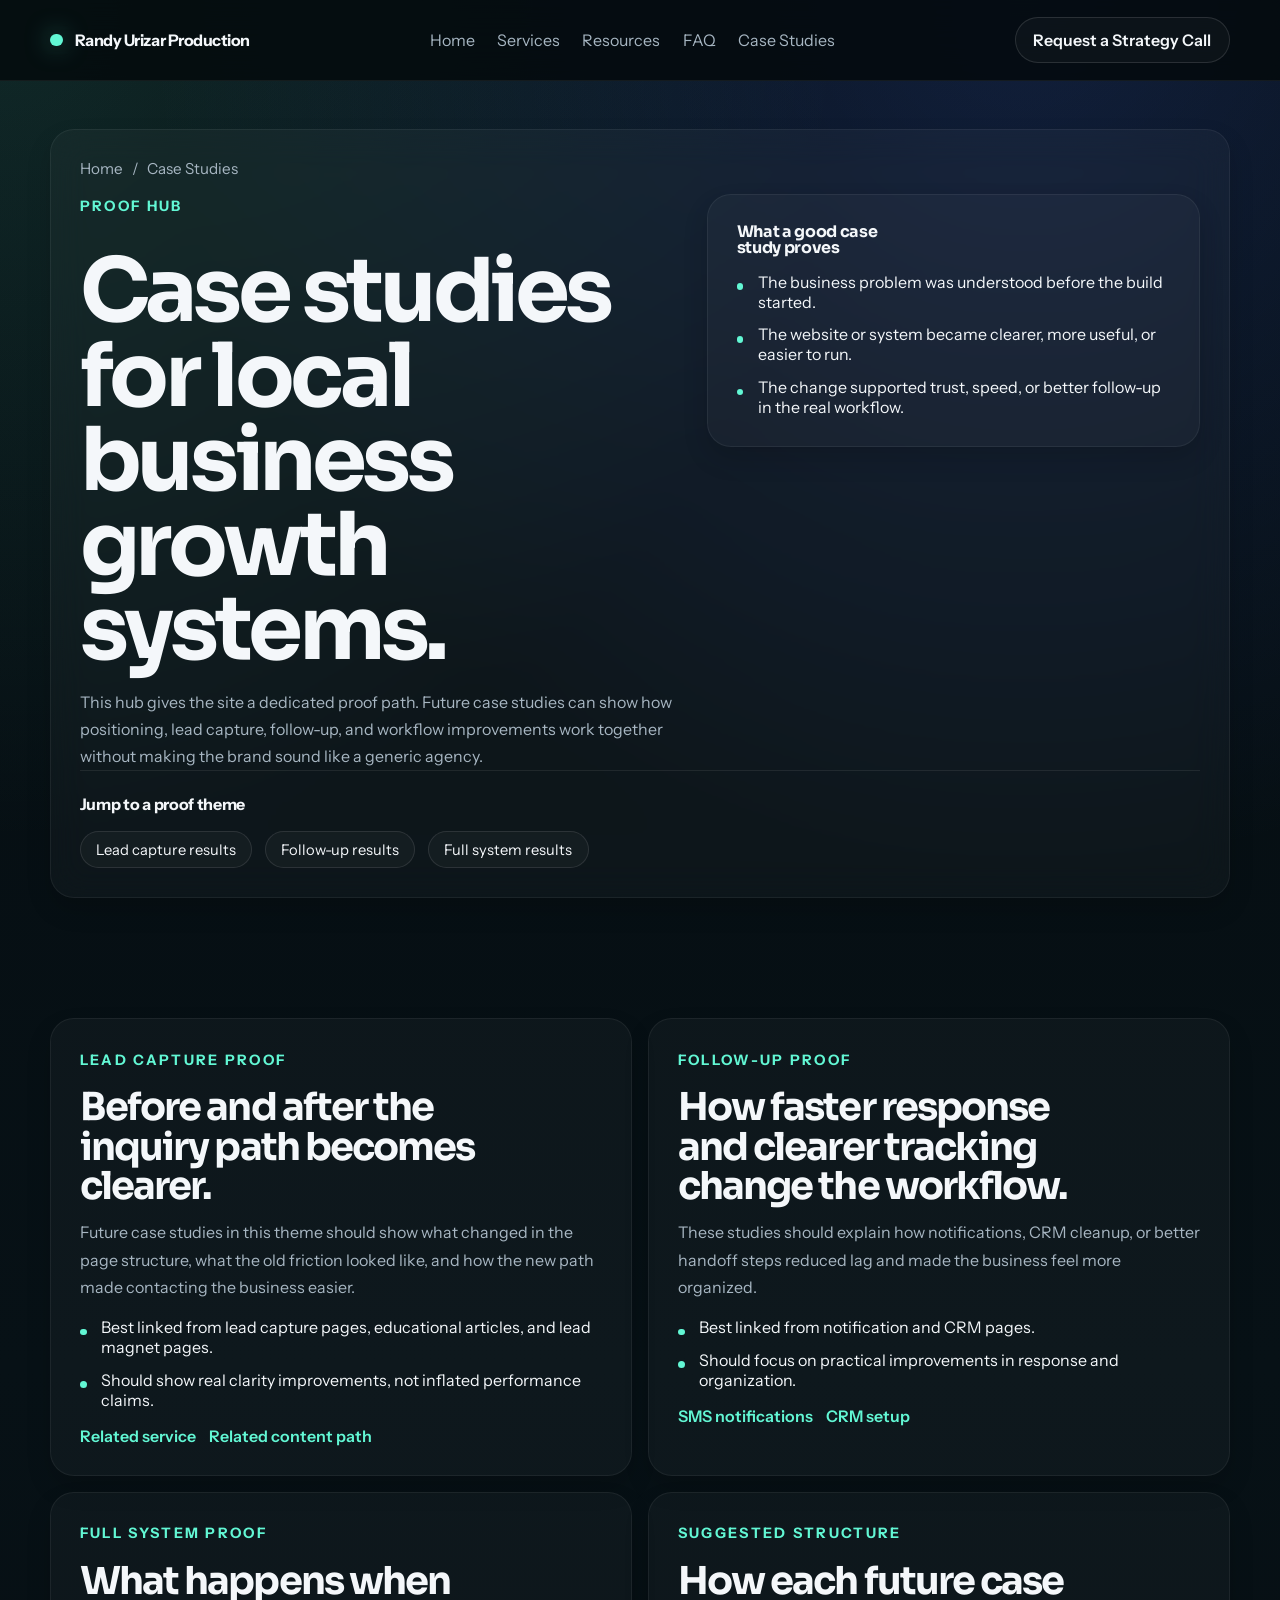
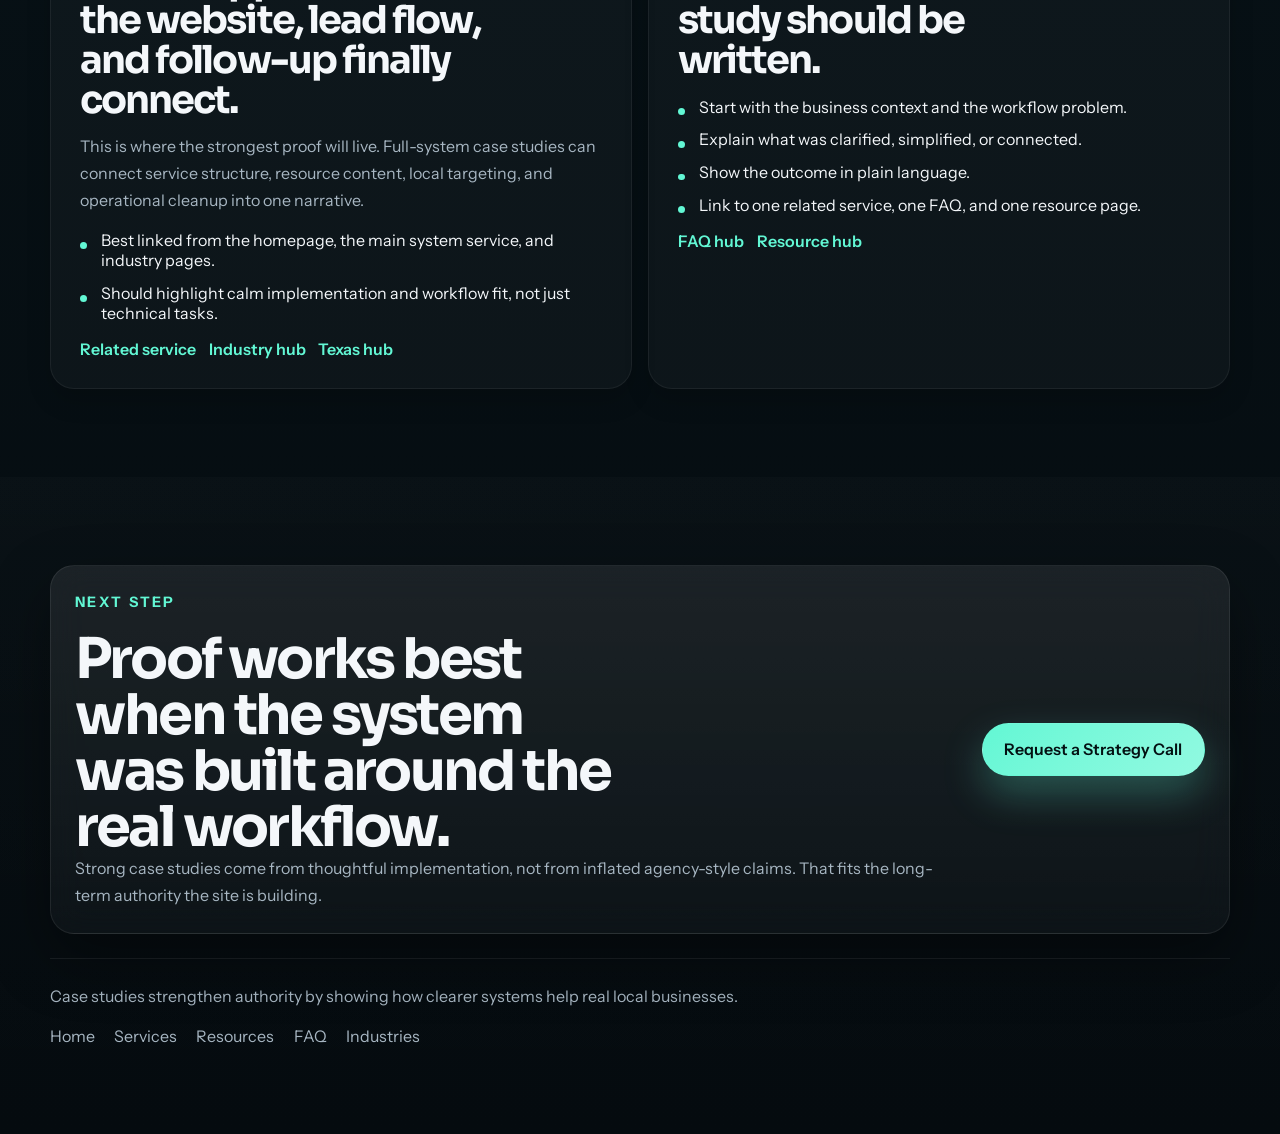
==== case-studies/index.html @ 8065473b "Initial static site baseline" ====
<!DOCTYPE html>
<html lang="en">
  <head>
    <meta charset="UTF-8" />
    <meta name="viewport" content="width=device-width, initial-scale=1.0" />
    <title>Case Studies for Local Business Growth Systems | Randy Urizar Production</title>
    <meta
      name="description"
      content="See the future case study structure for local business growth systems, including proof around lead capture, follow-up, positioning clarity, and full-system improvements."
    />
    <meta name="robots" content="index, follow, max-image-preview:large" />
    <link rel="canonical" href="https://randyurizar.com/case-studies/" />
    <meta name="theme-color" content="#071116" />
    <meta
      property="og:title"
      content="Case Studies for Local Business Growth Systems | Randy Urizar Production"
    />
    <meta
      property="og:description"
      content="See the future case study structure for local business growth systems, including proof around lead capture, follow-up, positioning clarity, and full-system improvements."
    />
    <meta property="og:url" content="https://randyurizar.com/case-studies/" />
    <meta property="og:site_name" content="Randy Urizar Production" />
    <meta property="og:type" content="website" />
    <meta property="og:locale" content="en_US" />
    <meta property="og:image" content="https://randyurizar.com/assets/images/og/randy-urizar-production-home.png" />
    <meta property="og:image:type" content="image/png" />
    <meta
      property="og:image:alt"
      content="Randy Urizar Production social preview for local business growth system case studies"
    />
    <meta property="og:image:width" content="1200" />
    <meta property="og:image:height" content="630" />
    <meta name="twitter:card" content="summary_large_image" />
    <meta
      name="twitter:title"
      content="Case Studies for Local Business Growth Systems | Randy Urizar Production"
    />
    <meta
      name="twitter:description"
      content="See the future case study structure for local business growth systems, including proof around lead capture, follow-up, positioning clarity, and full-system improvements."
    />
    <meta name="twitter:image" content="https://randyurizar.com/assets/images/og/randy-urizar-production-home.png" />
    <link rel="icon" href="/assets/icons/favicon.svg" type="image/svg+xml" />
    <link rel="shortcut icon" href="/assets/icons/favicon.svg" />
    <link rel="preconnect" href="https://fonts.googleapis.com" />
    <link rel="preconnect" href="https://fonts.gstatic.com" crossorigin />
    <link
      href="https://fonts.googleapis.com/css2?family=Instrument+Sans:wght@400;500;600;700&family=Sora:wght@500;600;700;800&display=swap"
      rel="stylesheet"
    />
    <link rel="stylesheet" href="/styles.css" />
  </head>
  <body class="secondary-page" id="pageTop">
    <a class="skip-link" href="#mainContent">Skip to main content</a>
    <div class="page-shell">
      <header class="site-header is-scrolled">
        <div class="container nav-wrap">
          <a class="brand-mark" href="/" aria-label="Go to homepage">
            <span class="brand-dot"></span>
            <span>Randy Urizar Production</span>
          </a>

          <nav class="nav-links" aria-label="Primary navigation">
            <a href="/">Home</a>
            <a href="/services/">Services</a>
            <a href="/resources/">Resources</a>
            <a href="/faq/">FAQ</a>
            <a href="/case-studies/">Case Studies</a>
          </nav>

          <a class="button button-small" href="/#contact">Request a Strategy Call</a>
        </div>
      </header>

      <main id="mainContent" tabindex="-1">
        <section class="content-page-hero">
          <div class="container">
            <div class="content-page-intro glass-card">
              <div class="page-breadcrumbs" aria-label="Breadcrumb">
                <a href="/">Home</a>
                <span>/</span>
                <span>Case Studies</span>
              </div>

              <div class="content-page-header">
                <div class="content-page-copy">
                  <p class="eyebrow">Proof hub</p>
                  <h1>Case studies for local business growth systems.</h1>
                  <p class="page-summary">
                    This hub gives the site a dedicated proof path. Future case studies can show how positioning, lead capture, follow-up, and workflow improvements work together without making the brand sound like a generic agency.
                  </p>
                </div>

                <aside class="note-card">
                  <h2 class="anchor-nav-title">What a good case study proves</h2>
                  <ul class="summary-list">
                    <li>The business problem was understood before the build started.</li>
                    <li>The website or system became clearer, more useful, or easier to run.</li>
                    <li>The change supported trust, speed, or better follow-up in the real workflow.</li>
                  </ul>
                </aside>
              </div>

              <nav class="anchor-nav" aria-labelledby="caseStudyJumpTitle">
                <p class="anchor-nav-title" id="caseStudyJumpTitle">Jump to a proof theme</p>
                <ul class="anchor-nav-list">
                  <li><a class="context-link-chip" href="#lead-capture-results">Lead capture results</a></li>
                  <li><a class="context-link-chip" href="#follow-up-results">Follow-up results</a></li>
                  <li><a class="context-link-chip" href="#system-results">Full system results</a></li>
                </ul>
              </nav>
            </div>
          </div>
        </section>

        <section class="section">
          <div class="container">
            <div class="hub-grid">
              <article class="path-card" id="lead-capture-results">
                <p class="mini-label">Lead capture proof</p>
                <h2>Before and after the inquiry path becomes clearer.</h2>
                <p>
                  Future case studies in this theme should show what changed in the page structure, what the old friction looked like, and how the new path made contacting the business easier.
                </p>
                <ul class="path-list">
                  <li>Best linked from lead capture pages, educational articles, and lead magnet pages.</li>
                  <li>Should show real clarity improvements, not inflated performance claims.</li>
                </ul>
                <div class="hub-link-list">
                  <a href="/services/#lead-capture-systems">Related service</a>
                  <a href="/resources/#lead-magnets">Related content path</a>
                </div>
              </article>

              <article class="path-card" id="follow-up-results">
                <p class="mini-label">Follow-up proof</p>
                <h2>How faster response and clearer tracking change the workflow.</h2>
                <p>
                  These studies should explain how notifications, CRM cleanup, or better handoff steps reduced lag and made the business feel more organized.
                </p>
                <ul class="path-list">
                  <li>Best linked from notification and CRM pages.</li>
                  <li>Should focus on practical improvements in response and organization.</li>
                </ul>
                <div class="hub-link-list">
                  <a href="/services/#sms-notification-systems">SMS notifications</a>
                  <a href="/services/#crm-setup">CRM setup</a>
                </div>
              </article>

              <article class="path-card" id="system-results">
                <p class="mini-label">Full system proof</p>
                <h2>What happens when the website, lead flow, and follow-up finally connect.</h2>
                <p>
                  This is where the strongest proof will live. Full-system case studies can connect service structure, resource content, local targeting, and operational cleanup into one narrative.
                </p>
                <ul class="path-list">
                  <li>Best linked from the homepage, the main system service, and industry pages.</li>
                  <li>Should highlight calm implementation and workflow fit, not just technical tasks.</li>
                </ul>
                <div class="hub-link-list">
                  <a href="/services/#tailor-made-business-systems">Related service</a>
                  <a href="/industries/">Industry hub</a>
                  <a href="/texas/">Texas hub</a>
                </div>
              </article>

              <article class="path-card">
                <p class="mini-label">Suggested structure</p>
                <h2>How each future case study should be written.</h2>
                <ul class="path-list">
                  <li>Start with the business context and the workflow problem.</li>
                  <li>Explain what was clarified, simplified, or connected.</li>
                  <li>Show the outcome in plain language.</li>
                  <li>Link to one related service, one FAQ, and one resource page.</li>
                </ul>
                <div class="hub-link-list">
                  <a href="/faq/">FAQ hub</a>
                  <a href="/resources/">Resource hub</a>
                </div>
              </article>
            </div>
          </div>
        </section>

        <section class="section section-soft">
          <div class="container">
            <div class="page-cta-band glass-card">
              <div>
                <p class="eyebrow">Next step</p>
                <h2>Proof works best when the system was built around the real workflow.</h2>
                <p>
                  Strong case studies come from thoughtful implementation, not from inflated agency-style claims. That fits the long-term authority the site is building.
                </p>
              </div>
              <a class="button button-primary" href="/#contact">Request a Strategy Call</a>
            </div>

            <div class="simple-footer">
              <p class="simple-footer-copy">Case studies strengthen authority by showing how clearer systems help real local businesses.</p>
              <nav class="simple-footer-nav" aria-label="Secondary navigation">
                <a href="/">Home</a>
                <a href="/services/">Services</a>
                <a href="/resources/">Resources</a>
                <a href="/faq/">FAQ</a>
                <a href="/industries/">Industries</a>
              </nav>
            </div>
          </div>
        </section>
      </main>
    </div>
  </body>
</html>
---- styles.css ----
:root {
  --bg: #071116;
  --bg-soft: #0d1a21;
  --surface: rgba(9, 19, 25, 0.76);
  --surface-strong: rgba(10, 20, 26, 0.92);
  --surface-border: rgba(255, 255, 255, 0.08);
  --text: #f4f7fa;
  --muted: #a7b6c2;
  --accent: #62f7d4;
  --accent-strong: #22d3b6;
  --shadow: 0 24px 60px rgba(0, 0, 0, 0.38);
  --radius: 24px;
  --radius-sm: 16px;
  --max-width: 1180px;
  --transition: 0.35s ease;
}

*,
*::before,
*::after {
  box-sizing: border-box;
}

html {
  scroll-behavior: smooth;
  text-size-adjust: 100%;
}

body {
  margin: 0;
  font-family: "Instrument Sans", sans-serif;
  color: var(--text);
  background:
    radial-gradient(circle at top left, rgba(98, 247, 212, 0.12), transparent 28%),
    radial-gradient(circle at 80% 0%, rgba(72, 117, 255, 0.18), transparent 30%),
    linear-gradient(180deg, #050c10 0%, #071116 50%, #050b0f 100%);
  min-height: 100vh;
}

img {
  display: block;
  max-width: 100%;
  height: auto;
}

a {
  color: inherit;
  text-decoration: none;
}

a,
button,
input,
textarea,
summary {
  -webkit-tap-highlight-color: transparent;
}

button,
input,
textarea {
  font: inherit;
}

.page-shell {
  overflow: clip;
}

.page-shell > * {
  min-width: 0;
}

.container {
  width: min(calc(100% - 2rem), var(--max-width));
  margin: 0 auto;
}

.skip-link {
  position: absolute;
  top: 1rem;
  left: 1rem;
  z-index: 40;
  padding: 0.9rem 1.1rem;
  border-radius: 999px;
  background: #ffffff;
  color: #031012;
  font-weight: 700;
  transform: translateY(-140%);
  transition: transform 0.2s ease;
}

.skip-link:focus {
  transform: translateY(0);
}

.section {
  padding: 5.5rem 0;
  scroll-margin-top: 5.75rem;
}

.section-soft {
  background: linear-gradient(180deg, rgba(255, 255, 255, 0.015), rgba(255, 255, 255, 0));
}

.glass-card {
  background: linear-gradient(180deg, rgba(255, 255, 255, 0.08), rgba(255, 255, 255, 0.03));
  backdrop-filter: blur(18px);
  border: 1px solid var(--surface-border);
  box-shadow: var(--shadow);
}

.site-header {
  position: sticky;
  top: 0;
  z-index: 20;
  transition:
    transform 0.45s ease,
    background-color 0.35s ease,
    border-color 0.35s ease;
  border-bottom: 1px solid transparent;
}

.site-header.is-scrolled {
  background: rgba(4, 10, 13, 0.8);
  backdrop-filter: blur(18px);
  border-color: rgba(255, 255, 255, 0.06);
}

.site-header.is-hidden {
  transform: translateY(-100%);
}

.nav-wrap {
  display: flex;
  align-items: center;
  justify-content: space-between;
  gap: 1rem;
  min-height: 5rem;
}

.brand-mark {
  display: inline-flex;
  align-items: center;
  gap: 0.75rem;
  font-weight: 700;
  letter-spacing: -0.03em;
}

.brand-dot {
  width: 0.8rem;
  height: 0.8rem;
  border-radius: 999px;
  background: var(--accent);
  box-shadow: 0 0 24px color-mix(in srgb, var(--accent) 55%, transparent);
}

.nav-links {
  display: none;
  align-items: center;
  gap: 1.4rem;
  color: var(--muted);
}

.nav-links a {
  transition: color var(--transition);
}

.nav-links a:hover,
.nav-links a:focus-visible {
  color: var(--text);
}

.button {
  display: inline-flex;
  align-items: center;
  justify-content: center;
  gap: 0.5rem;
  min-height: 3.35rem;
  padding: 0 1.35rem;
  border-radius: 999px;
  border: 1px solid transparent;
  font-weight: 600;
  transition:
    transform 0.35s ease,
    box-shadow 0.35s ease,
    border-color 0.35s ease,
    background-color 0.35s ease;
}

.button:hover,
.button:focus-visible {
  transform: translateY(-2px) scale(1.02);
}

.button-primary {
  color: #031012;
  background: linear-gradient(135deg, var(--accent), color-mix(in srgb, var(--accent) 70%, white));
  box-shadow: 0 18px 40px color-mix(in srgb, var(--accent) 28%, transparent);
}

.button-secondary,
.button-small {
  border-color: rgba(255, 255, 255, 0.12);
  background: rgba(255, 255, 255, 0.03);
  color: var(--text);
}

.button-full {
  width: 100%;
}

.button-small {
  min-height: 2.85rem;
  padding: 0 1.1rem;
}

.hero-section {
  position: relative;
  padding: 4.5rem 0 4rem;
}

.hero-backdrop {
  position: absolute;
  inset: 0;
  background:
    radial-gradient(circle at 18% 20%, color-mix(in srgb, var(--accent) 25%, transparent), transparent 28%),
    radial-gradient(circle at 82% 18%, rgba(80, 103, 255, 0.2), transparent 24%);
  opacity: 0.9;
  animation: drift 14s ease-in-out infinite alternate;
  pointer-events: none;
}

@keyframes drift {
  from {
    transform: translate3d(0, 0, 0) scale(1);
  }

  to {
    transform: translate3d(0, -1.5%, 0) scale(1.03);
  }
}

.hero-grid,
.preview-grid,
.contact-grid,
.services-intro-grid {
  display: grid;
  gap: 1.5rem;
}

.hero-grid {
  position: relative;
  z-index: 1;
}

.hero-copy,
.preview-copy,
.contact-copy {
  align-self: center;
}

.eyebrow,
.mini-label {
  margin: 0 0 1rem;
  color: var(--accent);
  font-size: 0.9rem;
  font-weight: 700;
  letter-spacing: 0.16em;
  text-transform: uppercase;
}

h1,
h2,
h3 {
  margin: 0;
  font-family: "Sora", sans-serif;
  letter-spacing: -0.05em;
}

h1 {
  font-size: clamp(2.9rem, 8vw, 5.5rem);
  line-height: 0.96;
  max-width: 11ch;
}

h2 {
  font-size: clamp(2rem, 5vw, 3.5rem);
  line-height: 1;
  max-width: 13ch;
}

h3 {
  font-size: 1.2rem;
  line-height: 1.2;
}

p {
  margin: 0;
  color: var(--muted);
  line-height: 1.7;
}

.hero-subheadline,
.section-header p + h2 + p,
.preview-copy p:not(.eyebrow),
.contact-copy p:not(.eyebrow),
.cta-band p:not(.eyebrow) {
  max-width: 58ch;
}

.hero-actions {
  display: flex;
  flex-direction: column;
  gap: 0.85rem;
  margin-top: 2rem;
}

.context-link-row {
  display: flex;
  flex-wrap: wrap;
  gap: 0.8rem;
  margin-top: 1.25rem;
}

.context-link-chip {
  display: inline-flex;
  align-items: center;
  justify-content: center;
  min-height: 2.3rem;
  padding: 0 0.95rem;
  border-radius: 999px;
  border: 1px solid rgba(255, 255, 255, 0.1);
  background: rgba(255, 255, 255, 0.03);
  color: var(--text);
  font-size: 0.92rem;
  transition:
    transform var(--transition),
    border-color var(--transition),
    background-color var(--transition),
    color var(--transition);
}

.context-link-chip:hover,
.context-link-chip:focus-visible {
  transform: translateY(-2px);
  border-color: rgba(255, 255, 255, 0.16);
  background: rgba(255, 255, 255, 0.06);
  color: var(--accent);
}

.hero-points {
  display: grid;
  gap: 0.9rem;
  margin-top: 2rem;
  padding: 0;
  list-style: none;
}

.hero-point,
.trust-item {
  display: inline-flex;
  align-items: center;
  gap: 0.75rem;
  color: var(--text);
}

.hero-point::before,
.trust-item::before {
  content: "";
  width: 0.55rem;
  height: 0.55rem;
  border-radius: 999px;
  background: var(--accent);
  flex-shrink: 0;
}

.hero-card,
.services-summary,
.preview-card,
.cta-band,
.contact-form,
.contact-methods,
.fit-panel {
  border-radius: var(--radius);
}

.hero-card,
.services-summary,
.preview-card,
.contact-form,
.fit-panel {
  padding: 1.4rem;
}

.panel-status,
.preview-card-top {
  display: flex;
  align-items: center;
  justify-content: space-between;
  gap: 1rem;
}

.status-pill,
.preview-chip {
  display: inline-flex;
  align-items: center;
  justify-content: center;
  padding: 0.45rem 0.8rem;
  border-radius: 999px;
  background: rgba(255, 255, 255, 0.06);
  border: 1px solid rgba(255, 255, 255, 0.08);
  color: var(--text);
  font-size: 0.85rem;
}

.status-copy {
  font-size: 0.95rem;
  color: var(--muted);
}

.workflow-list,
.services-summary-list,
.preview-metrics,
.services-grid,
.steps-grid,
.positioning-grid,
.testimonials-grid {
  display: grid;
  gap: 1rem;
}

.workflow-list {
  margin-top: 1.35rem;
  padding: 0;
  list-style: none;
}

.workflow-item,
.services-summary-item,
.service-card,
.step-card,
.metric-card,
.testimonial-card {
  padding: 1.15rem;
  border-radius: var(--radius-sm);
  background: rgba(255, 255, 255, 0.03);
  border: 1px solid rgba(255, 255, 255, 0.06);
  transition:
    transform var(--transition),
    box-shadow var(--transition),
    border-color var(--transition);
}

.workflow-item,
.step-card {
  display: grid;
  grid-template-columns: auto 1fr;
  gap: 1rem;
  align-items: start;
}

.workflow-item,
.step-card,
.metric-card,
.testimonial-card,
.services-summary-item,
.service-card,
.positioning-card {
  box-shadow: 0 12px 24px rgba(0, 0, 0, 0.16);
}

.services-summary-item:hover,
.services-summary-item:focus-within,
.service-card:hover,
.service-card:focus-within,
.step-card:hover,
.step-card:focus-within,
.metric-card:hover,
.testimonial-card:hover,
.positioning-card:hover,
.positioning-card:focus-within {
  transform: translateY(-4px);
  box-shadow: 0 24px 50px rgba(0, 0, 0, 0.26);
  border-color: rgba(255, 255, 255, 0.12);
}

.workflow-step,
.step-number {
  display: inline-flex;
  align-items: center;
  justify-content: center;
  width: 2.6rem;
  height: 2.6rem;
  border-radius: 999px;
  background: color-mix(in srgb, var(--accent) 24%, rgba(255, 255, 255, 0.02));
  color: var(--text);
  font-size: 0.9rem;
  font-weight: 700;
}

.trust-strip {
  padding: 1.2rem 0;
  border-top: 1px solid rgba(255, 255, 255, 0.05);
  border-bottom: 1px solid rgba(255, 255, 255, 0.05);
  background: rgba(255, 255, 255, 0.02);
}

.trust-grid {
  display: grid;
  gap: 1rem;
}

.trust-heading {
  color: var(--text);
  font-weight: 600;
}

.trust-items {
  display: flex;
  flex-wrap: wrap;
  gap: 0.9rem 1.5rem;
  padding: 0;
  margin: 0;
  list-style: none;
}

.section-header {
  display: grid;
  gap: 0.9rem;
  margin-bottom: 2rem;
}

.section-header p:not(.eyebrow) {
  max-width: 60ch;
}

.services-summary {
  align-self: start;
}

.services-summary-list,
.solution-list,
.service-points {
  padding: 0;
  margin: 1.3rem 0 0;
  list-style: none;
}

.services-summary-item h3,
.service-card h3 {
  color: var(--text);
}

.architecture-grid {
  display: grid;
  gap: 1rem;
}

.architecture-card {
  padding: 1.35rem;
  border-radius: var(--radius);
  background: rgba(255, 255, 255, 0.03);
  border: 1px solid rgba(255, 255, 255, 0.06);
  box-shadow: 0 12px 24px rgba(0, 0, 0, 0.16);
  transition:
    transform var(--transition),
    box-shadow var(--transition),
    border-color var(--transition);
}

.architecture-card:hover,
.architecture-card:focus-within {
  transform: translateY(-4px);
  box-shadow: 0 24px 50px rgba(0, 0, 0, 0.26);
  border-color: rgba(255, 255, 255, 0.12);
}

.architecture-card h3 {
  margin-bottom: 0.6rem;
}

.architecture-links {
  margin-top: 1rem;
}

.services-summary-item h3 {
  margin-bottom: 0.35rem;
}

.service-card {
  display: grid;
  align-content: start;
}

.service-card-top {
  display: flex;
  align-items: center;
  justify-content: space-between;
  gap: 1rem;
}

.service-kind,
.service-link {
  font-size: 0.85rem;
}

.service-kind {
  display: inline-flex;
  align-items: center;
  justify-content: center;
  min-height: 2rem;
  padding: 0 0.75rem;
  border-radius: 999px;
  background: rgba(255, 255, 255, 0.05);
  border: 1px solid rgba(255, 255, 255, 0.08);
  color: var(--text);
}

.service-card h3 a {
  color: inherit;
}

.service-link {
  color: var(--accent);
  font-weight: 600;
  transition: color var(--transition);
}

.service-link:hover,
.service-link:focus-visible,
.service-card h3 a:hover,
.service-card h3 a:focus-visible {
  color: var(--text);
}

.service-problem {
  color: var(--text);
}

.service-problem strong {
  color: var(--accent);
}

.service-points li {
  position: relative;
  padding-left: 1.4rem;
}

.service-related-links {
  display: grid;
  gap: 0.6rem;
  margin-top: 1.2rem;
  padding-top: 1rem;
  border-top: 1px solid rgba(255, 255, 255, 0.08);
}

.service-related-label {
  color: var(--muted);
  font-size: 0.9rem;
  font-weight: 600;
}

.solution-list li {
  position: relative;
  padding-left: 1.4rem;
}

.service-points li::before {
  content: "";
  position: absolute;
  top: 0.7rem;
  left: 0;
  width: 0.45rem;
  height: 0.45rem;
  border-radius: 999px;
  background: var(--accent);
}

.solution-list li::before {
  content: "";
  position: absolute;
  top: 0.7rem;
  left: 0;
  width: 0.45rem;
  height: 0.45rem;
  border-radius: 999px;
  background: var(--accent);
}

.steps-grid {
  grid-template-columns: repeat(1, minmax(0, 1fr));
  padding: 0;
  margin: 0;
  list-style: none;
}

.step-card {
  grid-template-columns: auto 1fr;
}

.fit-panel {
  margin-top: 1.6rem;
  align-self: start;
}

.preview-card h3 {
  margin-top: 1rem;
  font-size: 2rem;
}

.preview-card .mini-label {
  color: var(--preview-accent, var(--accent));
}

.preview-card .preview-chip {
  border-color: color-mix(in srgb, var(--preview-accent, var(--accent)) 35%, rgba(255, 255, 255, 0.08));
  box-shadow: 0 0 20px color-mix(in srgb, var(--preview-accent, var(--accent)) 18%, transparent);
}

.preview-card p {
  margin-top: 0.7rem;
}

.metric-card {
  display: grid;
  gap: 0.35rem;
}

.preview-card .metric-card strong {
  color: var(--preview-accent, var(--accent));
}

.metric-card strong {
  color: var(--text);
}

.positioning-card {
  padding: 1.35rem;
  border-radius: var(--radius-sm);
  background: rgba(255, 255, 255, 0.03);
  border: 1px solid rgba(255, 255, 255, 0.06);
  transition:
    transform var(--transition),
    box-shadow var(--transition),
    border-color var(--transition);
}

.positioning-card h3 {
  margin-bottom: 0.6rem;
}

.testimonial-wrap {
  margin-top: 3rem;
}

.testimonial-card {
  display: grid;
  gap: 1rem;
}

.testimonial-card blockquote {
  margin: 0;
  color: var(--text);
  font-size: 1.05rem;
  line-height: 1.7;
}

.testimonial-meta strong {
  color: var(--text);
  display: block;
}

.faq-grid,
.faq-list {
  display: grid;
  gap: 1rem;
}

.faq-intro p:not(.eyebrow) {
  max-width: 58ch;
}

.faq-item {
  padding: 0;
  border-radius: var(--radius);
  overflow: clip;
}

.faq-question {
  position: relative;
  display: block;
  padding: 1.3rem 3.9rem 1.3rem 1.35rem;
  color: var(--text);
  font-family: "Sora", sans-serif;
  font-size: 1.02rem;
  font-weight: 600;
  letter-spacing: -0.03em;
  cursor: pointer;
  list-style: none;
}

.faq-question::-webkit-details-marker {
  display: none;
}

.faq-question:hover,
.faq-question:focus-visible {
  color: var(--accent);
  outline: none;
}

.faq-question::after {
  content: "+";
  position: absolute;
  top: 50%;
  right: 1.35rem;
  transform: translateY(-50%);
  color: var(--accent);
  font-size: 1.5rem;
  line-height: 1;
  transition: transform var(--transition);
}

.faq-item[open] .faq-question::after {
  transform: translateY(-50%) rotate(45deg);
}

.faq-answer {
  display: grid;
  gap: 0.85rem;
  padding: 0 1.35rem 1.35rem;
  border-top: 1px solid rgba(255, 255, 255, 0.08);
}

.faq-answer-text {
  display: grid;
  gap: 0.85rem;
}

.faq-answer p {
  max-width: 68ch;
}

.cta-band {
  display: grid;
  gap: 1.25rem;
  padding: 1.5rem;
}

.contact-methods {
  display: grid;
  gap: 0.8rem;
  margin-top: 1.5rem;
  padding: 1.2rem;
  font-style: normal;
}

.contact-language-note {
  margin-top: 0.85rem;
  color: var(--text);
  font-weight: 600;
}

.contact-link {
  color: var(--text);
  font-weight: 600;
}

.contact-form {
  display: grid;
  gap: 1rem;
}

.hidden-field {
  position: absolute;
  left: -9999px;
}

.form-row {
  display: grid;
  gap: 0.5rem;
}

.form-row label {
  color: var(--text);
  font-weight: 600;
}

.form-row input,
.form-row textarea {
  width: 100%;
  padding: 0.95rem 1rem;
  border-radius: 1rem;
  border: 1px solid rgba(255, 255, 255, 0.1);
  background: rgba(255, 255, 255, 0.04);
  color: var(--text);
  transition:
    border-color var(--transition),
    box-shadow var(--transition),
    background-color var(--transition);
}

.form-row input::placeholder,
.form-row textarea::placeholder {
  color: #78909f;
}

.form-row input:focus,
.form-row textarea:focus {
  outline: none;
  border-color: color-mix(in srgb, var(--accent) 65%, white);
  box-shadow: 0 0 0 4px color-mix(in srgb, var(--accent) 18%, transparent);
  background: rgba(255, 255, 255, 0.06);
}

.form-status {
  min-height: 1.6rem;
  color: var(--text);
}

.form-status.is-success {
  color: var(--accent);
}

.form-status.is-error {
  color: #ff8d8d;
}

.site-footer {
  position: relative;
  padding: 2rem 0 2.5rem;
  border-top: 1px solid rgba(255, 255, 255, 0.06);
  background:
    radial-gradient(circle at 15% 0%, rgba(98, 247, 212, 0.08), transparent 26%),
    linear-gradient(180deg, rgba(255, 255, 255, 0.015), rgba(255, 255, 255, 0));
}

.site-footer::before {
  content: "";
  position: absolute;
  inset: 0;
  background:
    linear-gradient(90deg, transparent, rgba(255, 255, 255, 0.03), transparent);
  opacity: 0.35;
  pointer-events: none;
}

.site-footer .container {
  position: relative;
  z-index: 1;
}

.footer-cta-band,
.footer-brand-panel,
.footer-human-panel,
.footer-social-panel {
  position: relative;
  overflow: hidden;
}

.footer-cta-band::before,
.footer-brand-panel::before,
.footer-human-panel::before,
.footer-social-panel::before {
  content: "";
  position: absolute;
  inset: 0;
  background: linear-gradient(135deg, rgba(255, 255, 255, 0.04), transparent 55%);
  pointer-events: none;
}

.footer-cta-band {
  display: grid;
  gap: 1.25rem;
  padding: 1.5rem;
  margin-bottom: 1.5rem;
}

.footer-grid,
.footer-subgrid {
  display: grid;
  gap: 1rem;
}

.footer-grid {
  margin-bottom: 1rem;
}

.footer-brand-panel,
.footer-human-panel,
.footer-social-panel,
.footer-column {
  border-radius: var(--radius);
}

.footer-brand-panel,
.footer-human-panel,
.footer-social-panel {
  padding: 1.4rem;
}

.footer-column {
  padding: 1.2rem 0;
  border-top: 1px solid rgba(255, 255, 255, 0.08);
}

.footer-brand-mark {
  display: flex;
  align-items: flex-start;
  gap: 0.85rem;
}

.footer-brand-mark h2,
.footer-cta-band h2 {
  max-width: 15ch;
}

.footer-legal {
  margin-top: 0.3rem;
  color: var(--muted);
  font-size: 0.95rem;
}

.footer-brand-copy,
.footer-column-copy,
.footer-service-area,
.footer-credit,
#footerCopyright {
  font-size: 0.98rem;
}

.footer-brand-copy {
  margin-top: 1.2rem;
}

.footer-trust-chips {
  display: flex;
  flex-wrap: wrap;
  gap: 0.7rem;
  margin-top: 1.2rem;
}

.footer-chip {
  display: inline-flex;
  align-items: center;
  gap: 0.45rem;
  min-height: 2.1rem;
  padding: 0 0.85rem;
  border-radius: 999px;
  border: 1px solid rgba(255, 255, 255, 0.08);
  background: rgba(255, 255, 255, 0.04);
  color: var(--text);
  font-size: 0.9rem;
}

.footer-chip::before {
  content: "";
  width: 0.45rem;
  height: 0.45rem;
  border-radius: 999px;
  background: var(--accent);
  box-shadow: 0 0 18px color-mix(in srgb, var(--accent) 32%, transparent);
}

.footer-brand-actions {
  display: flex;
  flex-wrap: wrap;
  align-items: center;
  gap: 0.9rem 1.15rem;
  margin-top: 1.4rem;
}

.footer-inline-link {
  color: var(--text);
  font-weight: 600;
  transition: color var(--transition);
}

.footer-inline-link:hover,
.footer-inline-link:focus-visible {
  color: var(--accent);
}

.footer-column h3,
.footer-social-panel h3 {
  margin-bottom: 0.85rem;
  font-size: 1.05rem;
}

.footer-link-list {
  display: grid;
  gap: 0.65rem;
  padding: 0;
  margin: 1rem 0 0;
  list-style: none;
}

.footer-link-list a {
  color: var(--muted);
  transition:
    color var(--transition),
    transform var(--transition);
}

.footer-link-list a:hover,
.footer-link-list a:focus-visible {
  color: var(--text);
  transform: translateX(3px);
}

.footer-social-links {
  display: flex;
  flex-wrap: wrap;
  gap: 0.8rem;
  margin-top: 1rem;
}

.footer-social-link {
  display: inline-flex;
  align-items: center;
  justify-content: center;
  width: 3rem;
  height: 3rem;
  border-radius: 999px;
  border: 1px solid rgba(255, 255, 255, 0.09);
  background: rgba(255, 255, 255, 0.04);
  color: var(--text);
  transition:
    transform var(--transition),
    border-color var(--transition),
    box-shadow var(--transition),
    background-color var(--transition);
}

.footer-social-link:hover,
.footer-social-link:focus-visible {
  transform: translateY(-3px);
  border-color: rgba(255, 255, 255, 0.15);
  background: rgba(255, 255, 255, 0.07);
  box-shadow: 0 18px 34px rgba(0, 0, 0, 0.24);
}

.footer-social-link svg {
  width: 1.15rem;
  height: 1.15rem;
  fill: currentColor;
}

.footer-explore-panel {
  padding-bottom: 0;
}

.footer-link-list-wide {
  grid-template-columns: repeat(2, minmax(0, 1fr));
}

.footer-service-area {
  margin-top: 1rem;
}

.footer-service-area strong {
  color: var(--text);
}

.footer-bottom {
  display: grid;
  gap: 0.9rem;
  padding-top: 1.5rem;
  margin-top: 1.4rem;
  border-top: 1px solid rgba(255, 255, 255, 0.08);
}

.footer-bottom-links {
  display: flex;
  flex-wrap: wrap;
  gap: 0.85rem 1.25rem;
}

.footer-bottom-links a,
.footer-credit {
  color: var(--muted);
}

.footer-bottom-links a {
  transition: color var(--transition);
}

.footer-bottom-links a:hover,
.footer-bottom-links a:focus-visible {
  color: var(--text);
}

.secondary-page .site-header {
  background: rgba(4, 10, 13, 0.84);
  backdrop-filter: blur(18px);
  border-bottom-color: rgba(255, 255, 255, 0.06);
}

.content-page-hero {
  padding: 3rem 0 2rem;
}

.content-page-intro,
.topic-card,
.path-card,
.note-card,
.page-cta-band {
  border-radius: var(--radius);
}

.content-page-intro,
.topic-card,
.path-card,
.note-card {
  padding: 1.5rem;
}

.content-page-intro,
.topic-card,
.path-card,
.note-card {
  background: rgba(255, 255, 255, 0.03);
  border: 1px solid rgba(255, 255, 255, 0.06);
  box-shadow: 0 12px 24px rgba(0, 0, 0, 0.16);
}

.page-breadcrumbs {
  display: flex;
  flex-wrap: wrap;
  gap: 0.55rem;
  margin-bottom: 1rem;
  color: var(--muted);
  font-size: 0.95rem;
}

.page-breadcrumbs a {
  color: var(--muted);
  transition: color var(--transition);
}

.page-breadcrumbs a:hover,
.page-breadcrumbs a:focus-visible {
  color: var(--text);
}

.content-page-header {
  display: grid;
  gap: 1.5rem;
}

.content-page-copy {
  display: grid;
  gap: 1rem;
}

.content-page-copy h1 {
  max-width: 13ch;
}

.page-summary {
  max-width: 64ch;
}

.anchor-nav {
  display: grid;
  gap: 0.8rem;
  padding-top: 1.25rem;
  border-top: 1px solid rgba(255, 255, 255, 0.08);
}

.anchor-nav-title {
  margin: 0;
  color: var(--text);
  font-size: 1rem;
  font-weight: 700;
  letter-spacing: -0.02em;
}

.anchor-nav-list,
.hub-link-list,
.path-list,
.summary-list {
  padding: 0;
  margin: 0;
  list-style: none;
}

.anchor-nav-list,
.hub-link-list {
  display: flex;
  flex-wrap: wrap;
  gap: 0.8rem;
}

.page-section-grid,
.summary-grid,
.hub-grid,
.topic-grid {
  display: grid;
  gap: 1rem;
}

.page-section-intro {
  display: grid;
  gap: 0.9rem;
  margin-bottom: 1.8rem;
}

.topic-card h2,
.path-card h2 {
  margin-bottom: 0.8rem;
  font-size: clamp(1.6rem, 4vw, 2.4rem);
  line-height: 1.03;
  max-width: 14ch;
}

.topic-card h3,
.path-card h3,
.note-card h3 {
  margin-bottom: 0.55rem;
}

.topic-card p + p,
.path-card p + p {
  margin-top: 0.85rem;
}

.path-list,
.summary-list {
  display: grid;
  gap: 0.8rem;
  margin-top: 1rem;
}

.path-list li,
.summary-list li {
  position: relative;
  padding-left: 1.35rem;
}

.path-list li::before,
.summary-list li::before {
  content: "";
  position: absolute;
  top: 0.72rem;
  left: 0;
  width: 0.42rem;
  height: 0.42rem;
  border-radius: 999px;
  background: var(--accent);
}

.hub-link-list {
  margin-top: 1rem;
}

.hub-link-list a {
  color: var(--accent);
  font-weight: 600;
}

.hub-link-list a:hover,
.hub-link-list a:focus-visible {
  color: var(--text);
}

.summary-grid .note-card {
  backdrop-filter: blur(16px);
}

.page-cta-band {
  display: grid;
  gap: 1.2rem;
  padding: 1.5rem;
}

.simple-footer {
  display: grid;
  gap: 1rem;
  padding: 1.5rem 0 0;
  margin-top: 1.5rem;
  border-top: 1px solid rgba(255, 255, 255, 0.08);
}

.simple-footer-nav {
  display: flex;
  flex-wrap: wrap;
  gap: 0.85rem 1.2rem;
}

.simple-footer-nav a,
.simple-footer-copy {
  color: var(--muted);
}

.simple-footer-nav a:hover,
.simple-footer-nav a:focus-visible {
  color: var(--text);
}

a:focus-visible,
button:focus-visible,
input:focus-visible,
textarea:focus-visible,
summary:focus-visible {
  outline: 3px solid color-mix(in srgb, var(--accent) 65%, white);
  outline-offset: 3px;
}

[data-reveal] {
  opacity: 0;
  transform: translateY(26px);
  transition:
    opacity 0.6s ease,
    transform 0.6s ease;
}

[data-reveal].is-visible {
  opacity: 1;
  transform: translateY(0);
}

@media (min-width: 680px) {
  .hero-actions {
    flex-direction: row;
    flex-wrap: wrap;
  }

  .positioning-grid,
  .testimonials-grid,
  .services-grid,
  .architecture-grid {
    grid-template-columns: repeat(2, minmax(0, 1fr));
  }

  .steps-grid {
    grid-template-columns: repeat(3, minmax(0, 1fr));
  }

  .cta-band {
    grid-template-columns: 1fr auto;
    align-items: center;
  }

  .faq-grid {
    grid-template-columns: minmax(0, 0.78fr) minmax(0, 1.22fr);
    align-items: start;
  }

  .content-page-header,
  .summary-grid {
    grid-template-columns: minmax(0, 1.1fr) minmax(0, 0.9fr);
    align-items: start;
  }

  .page-cta-band {
    grid-template-columns: 1fr auto;
    align-items: center;
  }

  .footer-cta-band,
  .footer-bottom {
    grid-template-columns: 1fr auto;
    align-items: center;
  }

  .footer-link-list-wide {
    grid-template-columns: repeat(3, minmax(0, 1fr));
  }
}

@media (min-width: 900px) {
  .nav-links {
    display: flex;
  }

  .hero-grid,
  .preview-grid,
  .contact-grid,
  .services-intro-grid {
    grid-template-columns: minmax(0, 1.05fr) minmax(0, 0.95fr);
    gap: 2rem;
  }

  .trust-grid {
    grid-template-columns: auto 1fr;
    align-items: center;
  }

  .services-grid {
    grid-template-columns: repeat(2, minmax(0, 1fr));
  }

  .architecture-grid {
    grid-template-columns: repeat(4, minmax(0, 1fr));
  }

  .positioning-grid {
    grid-template-columns: repeat(3, minmax(0, 1fr));
  }

  .hub-grid,
  .page-section-grid {
    grid-template-columns: repeat(2, minmax(0, 1fr));
  }

  .hero-card,
  .services-summary,
  .preview-card,
  .contact-form {
    padding: 1.8rem;
  }

  .faq-question {
    padding: 1.8rem 4.5rem 1.8rem 1.8rem;
  }

  .faq-answer {
    padding: 0 1.8rem 1.8rem;
  }

  .content-page-intro,
  .topic-card,
  .path-card,
  .note-card {
    padding: 1.8rem;
  }

  .footer-grid {
    grid-template-columns: minmax(0, 1.2fr) repeat(3, minmax(0, 0.78fr)) minmax(0, 1.05fr);
    gap: 1.5rem;
  }

  .footer-brand-panel {
    grid-column: span 2;
  }

  .footer-column {
    padding: 0;
    border-top: none;
  }

  .footer-human-panel {
    grid-column: span 2;
  }

  .footer-subgrid {
    grid-template-columns: minmax(0, 0.8fr) minmax(0, 1.2fr);
    gap: 1.5rem;
    align-items: start;
  }

  .footer-brand-panel,
  .footer-human-panel,
  .footer-social-panel {
    padding: 1.7rem;
  }
}

@media (max-width: 679px) {
  .nav-wrap {
    min-height: 4.5rem;
  }

  .button-small {
    display: none;
  }

  .hero-section {
    padding-top: 2rem;
  }

  .section {
    padding: 4.25rem 0;
    scroll-margin-top: 4.75rem;
  }

  h1 {
    max-width: 12ch;
  }

  .panel-status,
  .preview-card-top,
  .footer-brand-actions,
  .footer-bottom {
    align-items: flex-start;
    flex-direction: column;
  }

  .footer-link-list-wide {
    grid-template-columns: repeat(1, minmax(0, 1fr));
  }
}

@media (prefers-reduced-motion: reduce) {
  html {
    scroll-behavior: auto;
  }

  *,
  *::before,
  *::after {
    animation: none !important;
    transition-duration: 0.01ms !important;
    transition-delay: 0ms !important;
  }

  [data-reveal] {
    opacity: 1;
    transform: none;
  }
}
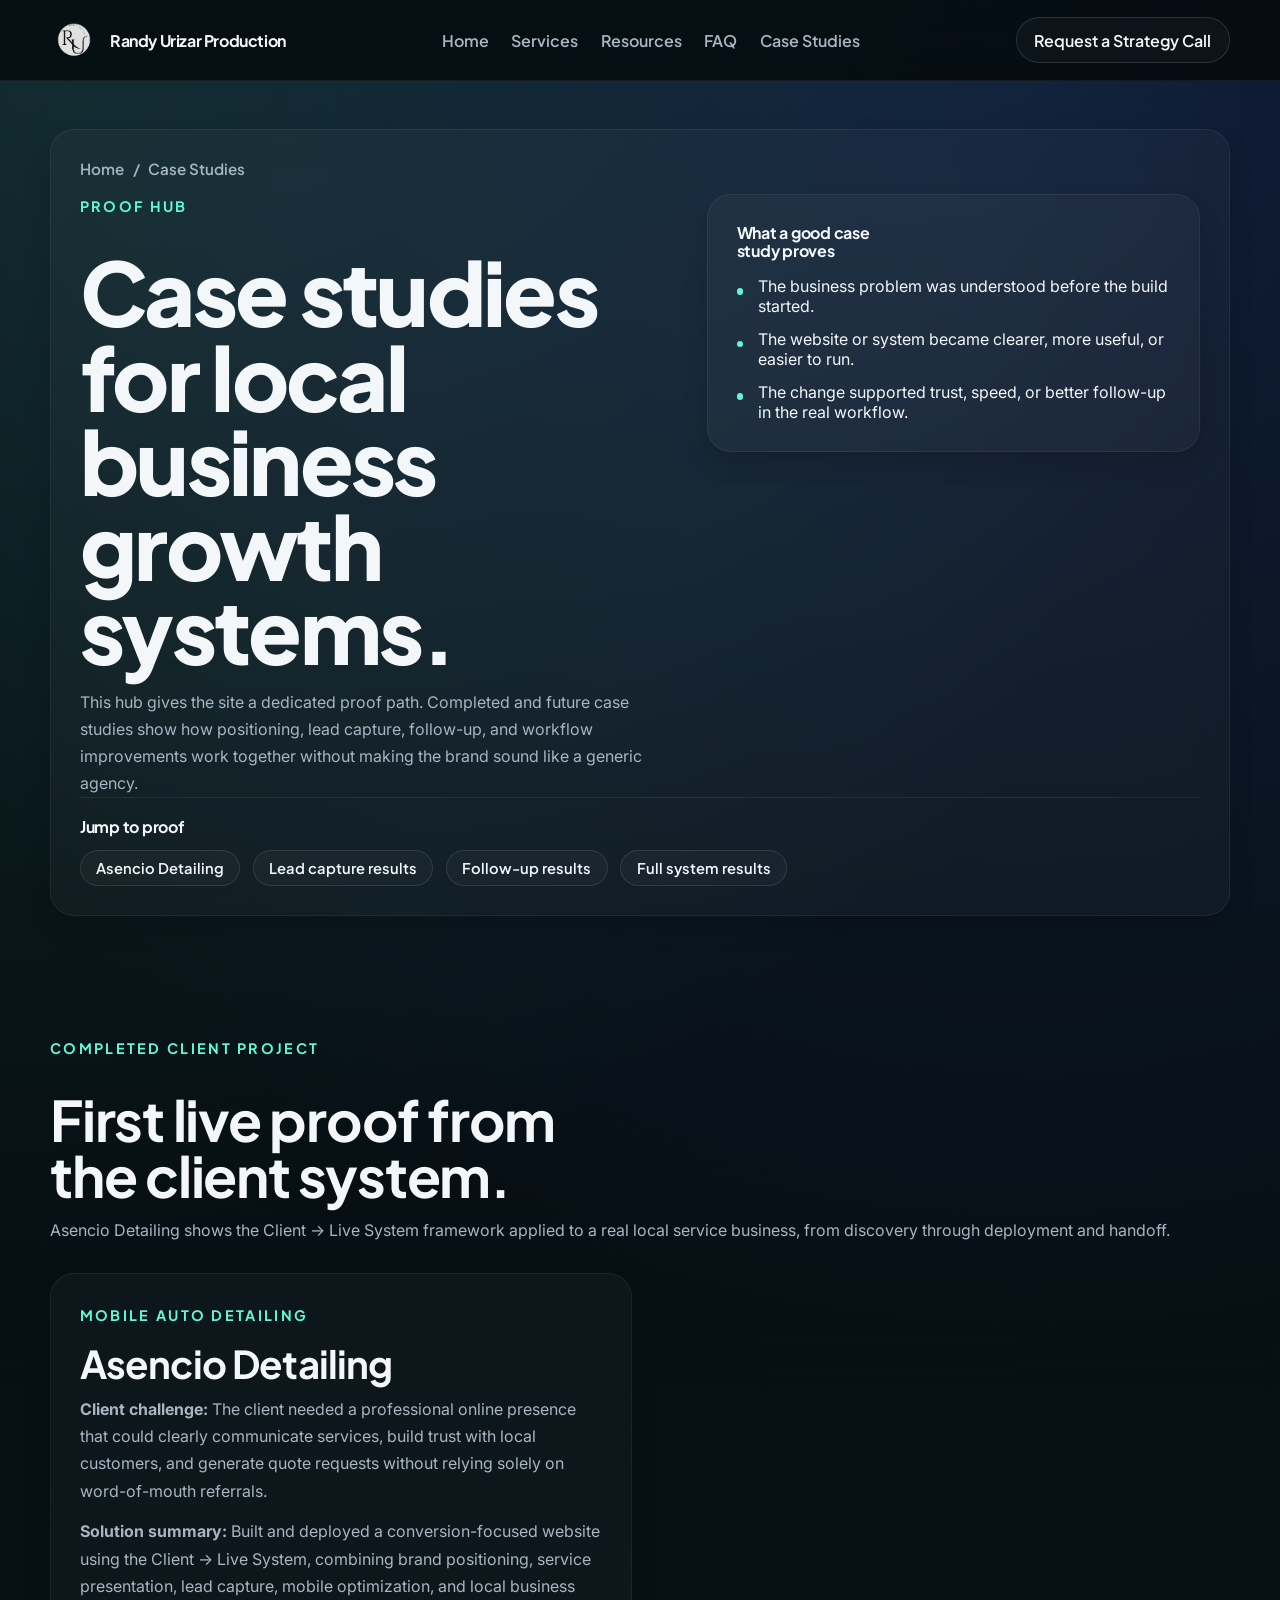
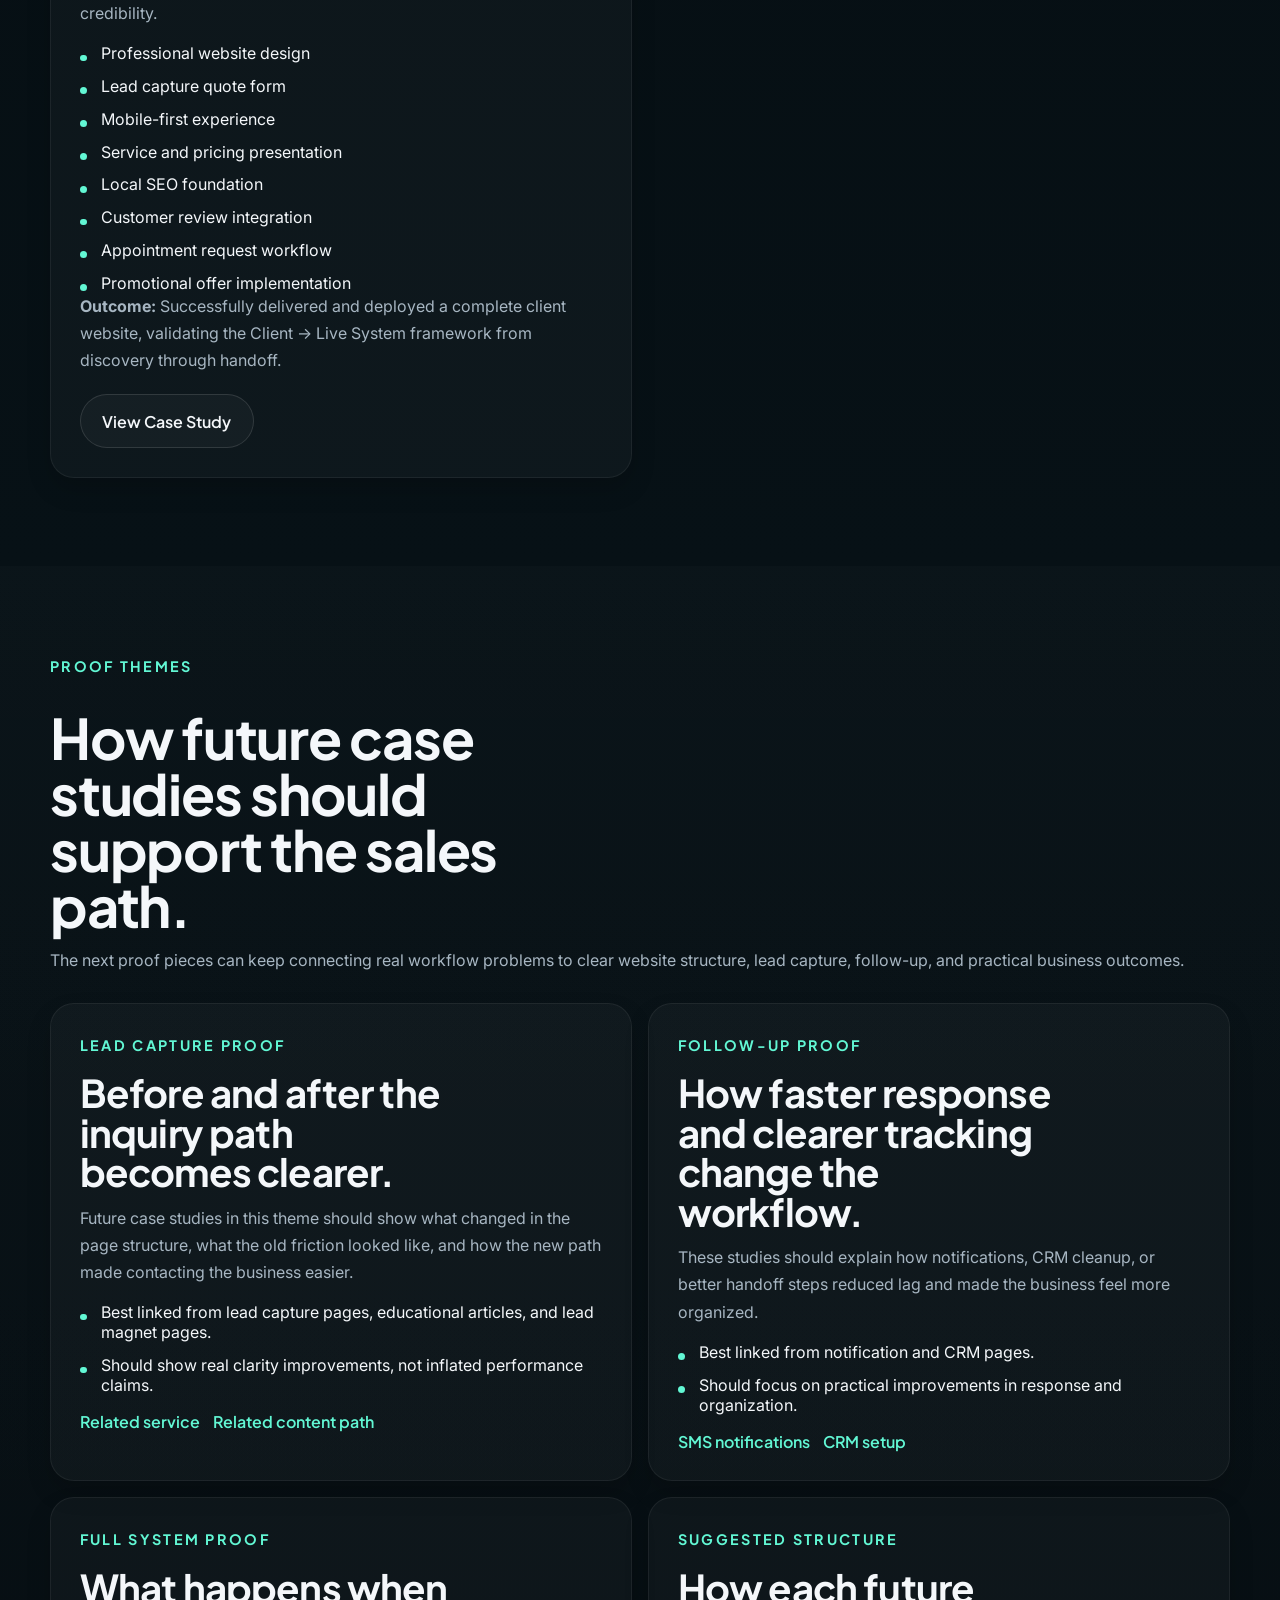
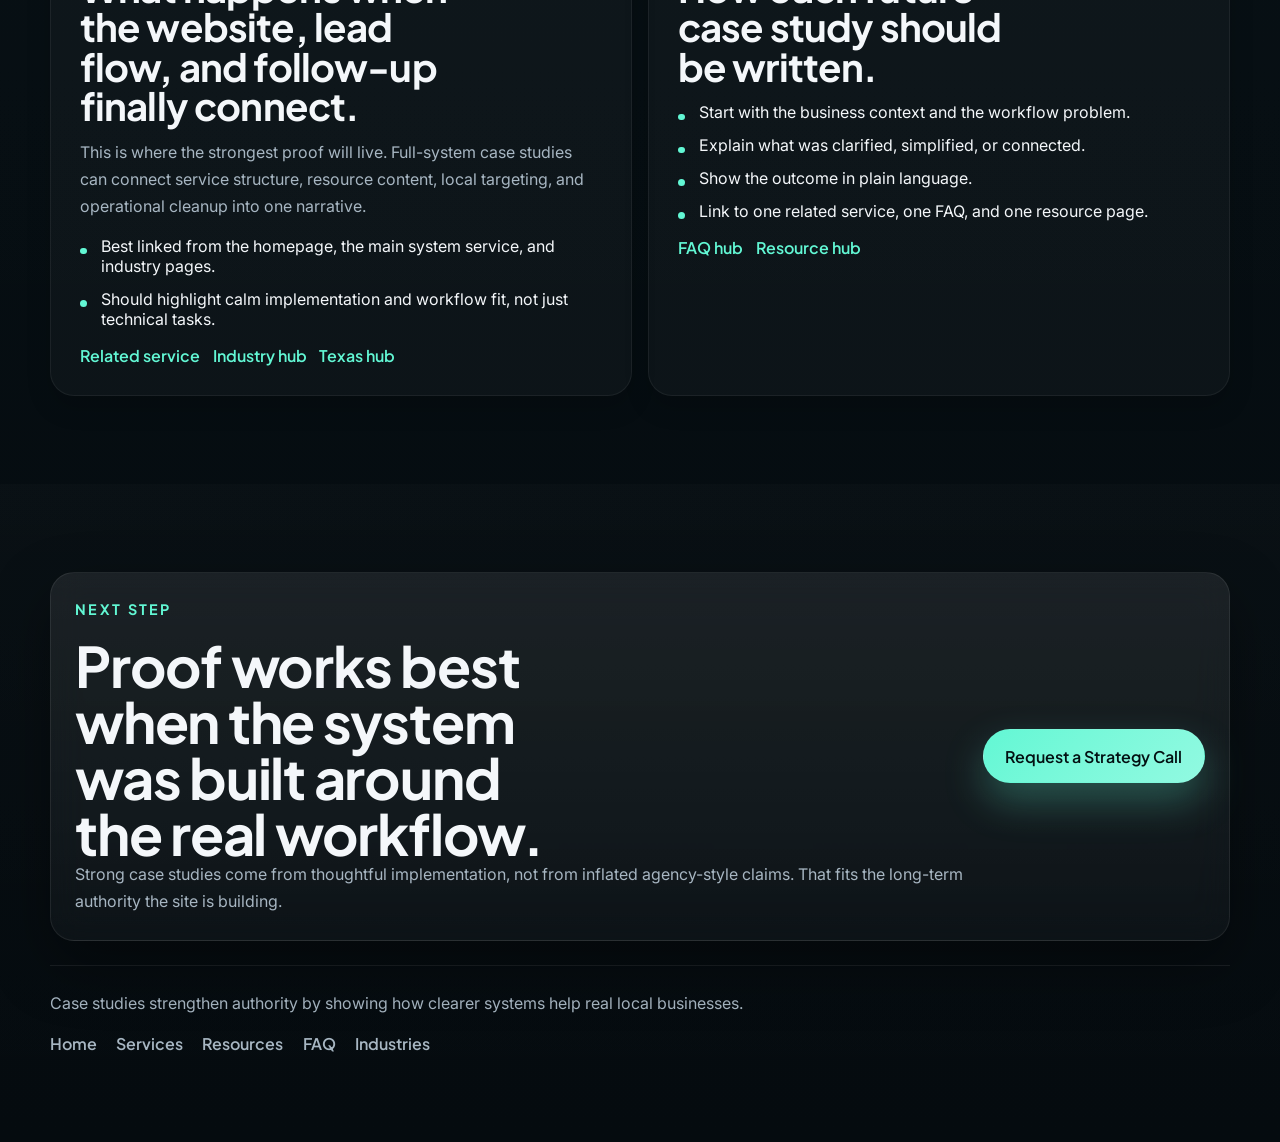
==== commit 84fb735e: "Improve site proof and branding" ====
--- a/case-studies/index.html
+++ b/case-studies/index.html
@@ -6,7 +6,7 @@
     <title>Case Studies for Local Business Growth Systems | Randy Urizar Production</title>
     <meta
       name="description"
-      content="See the future case study structure for local business growth systems, including proof around lead capture, follow-up, positioning clarity, and full-system improvements."
+      content="See completed and future case studies for local business growth systems, including proof around lead capture, follow-up, positioning clarity, and full-system improvements."
     />
     <meta name="robots" content="index, follow, max-image-preview:large" />
     <link rel="canonical" href="https://randyurizar.com/case-studies/" />
@@ -17,7 +17,7 @@
     />
     <meta
       property="og:description"
-      content="See the future case study structure for local business growth systems, including proof around lead capture, follow-up, positioning clarity, and full-system improvements."
+      content="See completed and future case studies for local business growth systems, including proof around lead capture, follow-up, positioning clarity, and full-system improvements."
     />
     <meta property="og:url" content="https://randyurizar.com/case-studies/" />
     <meta property="og:site_name" content="Randy Urizar Production" />
@@ -38,15 +38,17 @@
     />
     <meta
       name="twitter:description"
-      content="See the future case study structure for local business growth systems, including proof around lead capture, follow-up, positioning clarity, and full-system improvements."
+      content="See completed and future case studies for local business growth systems, including proof around lead capture, follow-up, positioning clarity, and full-system improvements."
     />
     <meta name="twitter:image" content="https://randyurizar.com/assets/images/og/randy-urizar-production-home.png" />
-    <link rel="icon" href="/assets/icons/favicon.svg" type="image/svg+xml" />
-    <link rel="shortcut icon" href="/assets/icons/favicon.svg" />
+    <link rel="icon" type="image/png" sizes="32x32" href="/assets/icons/favicon-32x32.png?v=rn-20260529" />
+    <link rel="icon" type="image/png" sizes="16x16" href="/assets/icons/favicon-16x16.png?v=rn-20260529" />
+    <link rel="shortcut icon" href="/assets/icons/favicon.ico?v=rn-20260529" />
+    <link rel="apple-touch-icon" sizes="180x180" href="/assets/icons/apple-touch-icon.png?v=rn-20260529" />
     <link rel="preconnect" href="https://fonts.googleapis.com" />
     <link rel="preconnect" href="https://fonts.gstatic.com" crossorigin />
     <link
-      href="https://fonts.googleapis.com/css2?family=Instrument+Sans:wght@400;500;600;700&family=Sora:wght@500;600;700;800&display=swap"
+      href="https://fonts.googleapis.com/css2?family=Inter:wght@400;500;600;700&family=Plus+Jakarta+Sans:wght@500;600;700;800&display=swap"
       rel="stylesheet"
     />
     <link rel="stylesheet" href="/styles.css" />
@@ -57,7 +59,11 @@
       <header class="site-header is-scrolled">
         <div class="container nav-wrap">
           <a class="brand-mark" href="/" aria-label="Go to homepage">
-            <span class="brand-dot"></span>
+            <img
+              src="/assets/icons/randy-urizar-logo.png"
+              alt="Randy Urizar logo"
+              class="brand-logo"
+            />
             <span>Randy Urizar Production</span>
           </a>
 
@@ -88,7 +94,7 @@
                   <p class="eyebrow">Proof hub</p>
                   <h1>Case studies for local business growth systems.</h1>
                   <p class="page-summary">
-                    This hub gives the site a dedicated proof path. Future case studies can show how positioning, lead capture, follow-up, and workflow improvements work together without making the brand sound like a generic agency.
+                    This hub gives the site a dedicated proof path. Completed and future case studies show how positioning, lead capture, follow-up, and workflow improvements work together without making the brand sound like a generic agency.
                   </p>
                 </div>
 
@@ -103,8 +109,9 @@
               </div>
 
               <nav class="anchor-nav" aria-labelledby="caseStudyJumpTitle">
-                <p class="anchor-nav-title" id="caseStudyJumpTitle">Jump to a proof theme</p>
+                <p class="anchor-nav-title" id="caseStudyJumpTitle">Jump to proof</p>
                 <ul class="anchor-nav-list">
+                  <li><a class="context-link-chip" href="#asencio-detailing">Asencio Detailing</a></li>
                   <li><a class="context-link-chip" href="#lead-capture-results">Lead capture results</a></li>
                   <li><a class="context-link-chip" href="#follow-up-results">Follow-up results</a></li>
                   <li><a class="context-link-chip" href="#system-results">Full system results</a></li>
@@ -116,6 +123,55 @@
 
         <section class="section">
           <div class="container">
+            <div class="page-section-intro">
+              <p class="eyebrow">Completed client project</p>
+              <h2>First live proof from the client system.</h2>
+              <p>
+                Asencio Detailing shows the Client &rarr; Live System framework applied to a real local service business, from discovery through deployment and handoff.
+              </p>
+            </div>
+
+            <div class="hub-grid">
+              <article class="path-card" id="asencio-detailing">
+                <p class="mini-label">Mobile Auto Detailing</p>
+                <h2>Asencio Detailing</h2>
+                <p>
+                  <strong>Client challenge:</strong> The client needed a professional online presence that could clearly communicate services, build trust with local customers, and generate quote requests without relying solely on word-of-mouth referrals.
+                </p>
+                <p>
+                  <strong>Solution summary:</strong> Built and deployed a conversion-focused website using the Client &rarr; Live System, combining brand positioning, service presentation, lead capture, mobile optimization, and local business credibility.
+                </p>
+                <ul class="path-list" aria-label="Key features delivered">
+                  <li>Professional website design</li>
+                  <li>Lead capture quote form</li>
+                  <li>Mobile-first experience</li>
+                  <li>Service and pricing presentation</li>
+                  <li>Local SEO foundation</li>
+                  <li>Customer review integration</li>
+                  <li>Appointment request workflow</li>
+                  <li>Promotional offer implementation</li>
+                </ul>
+                <p>
+                  <strong>Outcome:</strong> Successfully delivered and deployed a complete client website, validating the Client &rarr; Live System framework from discovery through handoff.
+                </p>
+                <div class="context-link-row">
+                  <a class="button button-secondary" href="/case-studies/asencio-detailing/">View Case Study</a>
+                </div>
+              </article>
+            </div>
+          </div>
+        </section>
+
+        <section class="section section-soft">
+          <div class="container">
+            <div class="page-section-intro">
+              <p class="eyebrow">Proof themes</p>
+              <h2>How future case studies should support the sales path.</h2>
+              <p>
+                The next proof pieces can keep connecting real workflow problems to clear website structure, lead capture, follow-up, and practical business outcomes.
+              </p>
+            </div>
+
             <div class="hub-grid">
               <article class="path-card" id="lead-capture-results">
                 <p class="mini-label">Lead capture proof</p>
--- a/styles.css
+++ b/styles.css
@@ -13,6 +13,15 @@
   --radius-sm: 16px;
   --max-width: 1180px;
   --transition: 0.35s ease;
+  --font-heading: "Plus Jakarta Sans", sans-serif;
+  --font-body: "Inter", sans-serif;
+  --weight-body: 400;
+  --weight-body-medium: 500;
+  --weight-body-strong: 600;
+  --weight-heading-hero: 800;
+  --weight-heading: 700;
+  --weight-ui: 600;
+  --weight-ui-strong: 700;
 }
 
 *,
@@ -28,7 +37,8 @@
 
 body {
   margin: 0;
-  font-family: "Instrument Sans", sans-serif;
+  font-family: var(--font-body);
+  font-weight: var(--weight-body);
   color: var(--text);
   background:
     radial-gradient(circle at top left, rgba(98, 247, 212, 0.12), transparent 28%),
@@ -84,13 +94,26 @@
   border-radius: 999px;
   background: #ffffff;
   color: #031012;
-  font-weight: 700;
+  font-family: var(--font-heading);
+  font-weight: var(--weight-ui-strong);
   transform: translateY(-140%);
   transition: transform 0.2s ease;
 }
 
 .skip-link:focus {
   transform: translateY(0);
+}
+
+.visually-hidden {
+  position: absolute;
+  width: 1px;
+  height: 1px;
+  padding: 0;
+  margin: -1px;
+  overflow: hidden;
+  clip: rect(0, 0, 0, 0);
+  white-space: nowrap;
+  border: 0;
 }
 
 .section {
@@ -142,8 +165,14 @@
   display: inline-flex;
   align-items: center;
   gap: 0.75rem;
-  font-weight: 700;
-  letter-spacing: -0.03em;
+  font-family: var(--font-heading);
+  font-weight: var(--weight-ui-strong);
+  letter-spacing: -0.025em;
+}
+
+.brand-logo {
+  height: 48px;
+  width: auto;
 }
 
 .brand-dot {
@@ -158,6 +187,8 @@
   display: none;
   align-items: center;
   gap: 1.4rem;
+  font-family: var(--font-heading);
+  font-weight: var(--weight-ui);
   color: var(--muted);
 }
 
@@ -179,7 +210,8 @@
   padding: 0 1.35rem;
   border-radius: 999px;
   border: 1px solid transparent;
-  font-weight: 600;
+  font-family: var(--font-heading);
+  font-weight: var(--weight-ui);
   transition:
     transform 0.35s ease,
     box-shadow 0.35s ease,
@@ -264,7 +296,8 @@
   margin: 0 0 1rem;
   color: var(--accent);
   font-size: 0.9rem;
-  font-weight: 700;
+  font-family: var(--font-heading);
+  font-weight: var(--weight-ui-strong);
   letter-spacing: 0.16em;
   text-transform: uppercase;
 }
@@ -273,24 +306,29 @@
 h2,
 h3 {
   margin: 0;
-  font-family: "Sora", sans-serif;
-  letter-spacing: -0.05em;
+  font-family: var(--font-heading);
 }
 
 h1 {
   font-size: clamp(2.9rem, 8vw, 5.5rem);
+  font-weight: var(--weight-heading-hero);
+  letter-spacing: -0.03em;
   line-height: 0.96;
   max-width: 11ch;
 }
 
 h2 {
   font-size: clamp(2rem, 5vw, 3.5rem);
+  font-weight: var(--weight-heading);
+  letter-spacing: -0.022em;
   line-height: 1;
   max-width: 13ch;
 }
 
 h3 {
   font-size: 1.2rem;
+  font-weight: var(--weight-heading);
+  letter-spacing: -0.012em;
   line-height: 1.2;
 }
 
@@ -332,7 +370,9 @@
   border: 1px solid rgba(255, 255, 255, 0.1);
   background: rgba(255, 255, 255, 0.03);
   color: var(--text);
+  font-family: var(--font-heading);
   font-size: 0.92rem;
+  font-weight: var(--weight-ui);
   transition:
     transform var(--transition),
     border-color var(--transition),
@@ -362,6 +402,8 @@
   align-items: center;
   gap: 0.75rem;
   color: var(--text);
+  font-family: var(--font-heading);
+  font-weight: var(--weight-ui);
 }
 
 .hero-point::before,
@@ -410,12 +452,153 @@
   background: rgba(255, 255, 255, 0.06);
   border: 1px solid rgba(255, 255, 255, 0.08);
   color: var(--text);
+  font-family: var(--font-heading);
   font-size: 0.85rem;
+  font-weight: var(--weight-ui);
 }
 
 .status-copy {
   font-size: 0.95rem;
   color: var(--muted);
+}
+
+.hero-system-map {
+  position: relative;
+  display: grid;
+  gap: 1rem;
+  margin-top: 1.4rem;
+  padding: 1rem;
+  border-radius: var(--radius-sm);
+  overflow: hidden;
+  background:
+    linear-gradient(135deg, rgba(255, 255, 255, 0.055), rgba(255, 255, 255, 0.018)),
+    radial-gradient(circle at 18% 14%, color-mix(in srgb, var(--accent) 18%, transparent), transparent 34%);
+  border: 1px solid rgba(255, 255, 255, 0.08);
+}
+
+.hero-system-map::before {
+  content: "";
+  position: absolute;
+  top: 2.4rem;
+  bottom: 5.8rem;
+  left: 2.15rem;
+  width: 2px;
+  background: linear-gradient(
+    180deg,
+    color-mix(in srgb, var(--accent) 72%, transparent),
+    rgba(255, 255, 255, 0.12)
+  );
+  opacity: 0.75;
+}
+
+.hero-system-map::after {
+  content: "";
+  position: absolute;
+  top: 2.35rem;
+  left: 1.8rem;
+  width: 0.75rem;
+  height: 0.75rem;
+  border-radius: 999px;
+  background: var(--accent);
+  box-shadow: 0 0 24px color-mix(in srgb, var(--accent) 65%, transparent);
+  animation: systemPulse 5.5s ease-in-out infinite;
+}
+
+.system-flow {
+  position: relative;
+  z-index: 1;
+  display: grid;
+  gap: 0.75rem;
+}
+
+.system-flow-item {
+  display: grid;
+  grid-template-columns: auto 1fr;
+  gap: 0.15rem 0.75rem;
+  align-items: center;
+  min-height: 4.1rem;
+  padding: 0.8rem;
+  border-radius: 0.9rem;
+  background: rgba(5, 13, 17, 0.55);
+  border: 1px solid rgba(255, 255, 255, 0.07);
+  box-shadow: 0 14px 24px rgba(0, 0, 0, 0.18);
+}
+
+.system-flow-marker {
+  grid-row: span 2;
+  display: inline-flex;
+  align-items: center;
+  justify-content: center;
+  width: 2rem;
+  height: 2rem;
+  border-radius: 999px;
+  background: color-mix(in srgb, var(--accent) 18%, rgba(255, 255, 255, 0.04));
+  border: 1px solid color-mix(in srgb, var(--accent) 36%, rgba(255, 255, 255, 0.08));
+  color: var(--text);
+  font-family: var(--font-heading);
+  font-size: 0.72rem;
+  font-weight: var(--weight-ui-strong);
+}
+
+.system-flow-item strong {
+  color: var(--text);
+  font-family: var(--font-heading);
+  font-size: 0.98rem;
+  font-weight: var(--weight-ui-strong);
+}
+
+.system-flow-item span:last-child {
+  color: var(--muted);
+  font-size: 0.88rem;
+  line-height: 1.45;
+}
+
+.system-metrics {
+  position: relative;
+  z-index: 1;
+  display: grid;
+  grid-template-columns: repeat(3, minmax(0, 1fr));
+  gap: 0.65rem;
+}
+
+.system-metric {
+  display: grid;
+  gap: 0.15rem;
+  min-width: 0;
+  padding: 0.75rem;
+  border-radius: 0.9rem;
+  background: rgba(255, 255, 255, 0.045);
+  border: 1px solid rgba(255, 255, 255, 0.07);
+}
+
+.system-metric strong {
+  color: var(--accent);
+  font-family: var(--font-heading);
+  font-size: 1rem;
+  font-weight: var(--weight-ui-strong);
+}
+
+.system-metric span {
+  color: var(--muted);
+  font-size: 0.78rem;
+  line-height: 1.35;
+}
+
+@keyframes systemPulse {
+  0%,
+  100% {
+    transform: translateY(0);
+    opacity: 0;
+  }
+
+  12%,
+  82% {
+    opacity: 1;
+  }
+
+  50% {
+    transform: translateY(13.2rem);
+  }
 }
 
 .workflow-list,
@@ -433,6 +616,11 @@
   margin-top: 1.35rem;
   padding: 0;
   list-style: none;
+}
+
+.hero-card .workflow-list {
+  gap: 0.75rem;
+  margin-top: 1rem;
 }
 
 .workflow-item,
@@ -494,8 +682,18 @@
   border-radius: 999px;
   background: color-mix(in srgb, var(--accent) 24%, rgba(255, 255, 255, 0.02));
   color: var(--text);
+  font-family: var(--font-heading);
   font-size: 0.9rem;
-  font-weight: 700;
+  font-weight: var(--weight-ui-strong);
+}
+
+.hero-card .workflow-item {
+  padding: 0.9rem;
+}
+
+.hero-card .workflow-item p {
+  font-size: 0.9rem;
+  line-height: 1.55;
 }
 
 .trust-strip {
@@ -512,7 +710,8 @@
 
 .trust-heading {
   color: var(--text);
-  font-weight: 600;
+  font-family: var(--font-heading);
+  font-weight: var(--weight-ui);
 }
 
 .trust-items {
@@ -538,6 +737,10 @@
   align-self: start;
 }
 
+.services-grid {
+  grid-template-columns: 1fr;
+}
+
 .services-summary-list,
 .solution-list,
 .service-points {
@@ -554,6 +757,53 @@
 .architecture-grid {
   display: grid;
   gap: 1rem;
+}
+
+.architecture-map {
+  margin-bottom: 1rem;
+  padding: 1rem;
+  border-radius: var(--radius);
+  overflow: hidden;
+}
+
+.architecture-map svg {
+  display: block;
+  width: 100%;
+  height: auto;
+}
+
+.architecture-map marker path {
+  fill: color-mix(in srgb, var(--accent) 78%, white);
+}
+
+.map-lines path {
+  stroke: color-mix(in srgb, var(--accent) 52%, rgba(255, 255, 255, 0.18));
+  stroke-width: 2.5;
+}
+
+.map-node rect {
+  fill: rgba(255, 255, 255, 0.04);
+  stroke: rgba(255, 255, 255, 0.12);
+  stroke-width: 1.5;
+}
+
+.map-node-center rect {
+  fill: color-mix(in srgb, var(--accent) 16%, rgba(255, 255, 255, 0.04));
+  stroke: color-mix(in srgb, var(--accent) 48%, rgba(255, 255, 255, 0.18));
+}
+
+.map-node text {
+  fill: var(--text);
+  font-family: var(--font-heading);
+  font-size: 16px;
+  font-weight: var(--weight-ui-strong);
+}
+
+.map-node text + text {
+  fill: var(--muted);
+  font-family: var(--font-body);
+  font-size: 13px;
+  font-weight: var(--weight-body-medium);
 }
 
 .architecture-card {
@@ -590,6 +840,7 @@
 .service-card {
   display: grid;
   align-content: start;
+  height: 100%;
 }
 
 .service-card-top {
@@ -601,6 +852,7 @@
 
 .service-kind,
 .service-link {
+  font-family: var(--font-heading);
   font-size: 0.85rem;
 }
 
@@ -622,7 +874,7 @@
 
 .service-link {
   color: var(--accent);
-  font-weight: 600;
+  font-weight: var(--weight-ui);
   transition: color var(--transition);
 }
 
@@ -639,6 +891,7 @@
 
 .service-problem strong {
   color: var(--accent);
+  font-weight: var(--weight-body-strong);
 }
 
 .service-points li {
@@ -656,8 +909,9 @@
 
 .service-related-label {
   color: var(--muted);
+  font-family: var(--font-heading);
   font-size: 0.9rem;
-  font-weight: 600;
+  font-weight: var(--weight-ui);
 }
 
 .solution-list li {
@@ -721,6 +975,20 @@
   margin-top: 0.7rem;
 }
 
+.proof-shot {
+  margin: 1rem 0 0;
+  overflow: hidden;
+  border-radius: var(--radius-sm);
+  border: 1px solid rgba(255, 255, 255, 0.08);
+  background: rgba(255, 255, 255, 0.03);
+}
+
+.proof-shot img {
+  width: 100%;
+  aspect-ratio: 1200 / 630;
+  object-fit: cover;
+}
+
 .metric-card {
   display: grid;
   gap: 0.35rem;
@@ -770,6 +1038,33 @@
   display: block;
 }
 
+.testimonial-meta {
+  display: grid;
+  grid-template-columns: auto minmax(0, 1fr);
+  gap: 0.15rem 0.75rem;
+  align-items: center;
+}
+
+.testimonial-meta p {
+  grid-column: 2;
+}
+
+.testimonial-avatar {
+  grid-row: span 2;
+  display: inline-flex;
+  align-items: center;
+  justify-content: center;
+  width: 2.4rem;
+  height: 2.4rem;
+  border-radius: 999px;
+  border: 1px solid color-mix(in srgb, var(--accent) 40%, rgba(255, 255, 255, 0.12));
+  background: color-mix(in srgb, var(--accent) 14%, rgba(255, 255, 255, 0.04));
+  color: var(--text);
+  font-family: var(--font-heading);
+  font-size: 0.82rem;
+  font-weight: var(--weight-ui-strong);
+}
+
 .faq-grid,
 .faq-list {
   display: grid;
@@ -791,10 +1086,10 @@
   display: block;
   padding: 1.3rem 3.9rem 1.3rem 1.35rem;
   color: var(--text);
-  font-family: "Sora", sans-serif;
+  font-family: var(--font-heading);
   font-size: 1.02rem;
-  font-weight: 600;
-  letter-spacing: -0.03em;
+  font-weight: var(--weight-ui);
+  letter-spacing: -0.015em;
   cursor: pointer;
   list-style: none;
 }
@@ -858,12 +1153,12 @@
 .contact-language-note {
   margin-top: 0.85rem;
   color: var(--text);
-  font-weight: 600;
+  font-weight: var(--weight-body-strong);
 }
 
 .contact-link {
   color: var(--text);
-  font-weight: 600;
+  font-weight: var(--weight-body-strong);
 }
 
 .contact-form {
@@ -883,7 +1178,8 @@
 
 .form-row label {
   color: var(--text);
-  font-weight: 600;
+  font-family: var(--font-heading);
+  font-weight: var(--weight-ui);
 }
 
 .form-row input,
@@ -986,6 +1282,11 @@
   margin-bottom: 1rem;
 }
 
+.footer-column-group {
+  display: grid;
+  gap: 1rem;
+}
+
 .footer-brand-panel,
 .footer-human-panel,
 .footer-social-panel,
@@ -1050,7 +1351,9 @@
   border: 1px solid rgba(255, 255, 255, 0.08);
   background: rgba(255, 255, 255, 0.04);
   color: var(--text);
+  font-family: var(--font-heading);
   font-size: 0.9rem;
+  font-weight: var(--weight-ui);
 }
 
 .footer-chip::before {
@@ -1072,7 +1375,8 @@
 
 .footer-inline-link {
   color: var(--text);
-  font-weight: 600;
+  font-family: var(--font-heading);
+  font-weight: var(--weight-ui);
   transition: color var(--transition);
 }
 
@@ -1097,6 +1401,8 @@
 
 .footer-link-list a {
   color: var(--muted);
+  font-family: var(--font-heading);
+  font-weight: var(--weight-ui);
   transition:
     color var(--transition),
     transform var(--transition);
@@ -1174,6 +1480,8 @@
   display: flex;
   flex-wrap: wrap;
   gap: 0.85rem 1.25rem;
+  font-family: var(--font-heading);
+  font-weight: var(--weight-ui);
 }
 
 .footer-bottom-links a,
@@ -1230,7 +1538,9 @@
   gap: 0.55rem;
   margin-bottom: 1rem;
   color: var(--muted);
+  font-family: var(--font-heading);
   font-size: 0.95rem;
+  font-weight: var(--weight-ui);
 }
 
 .page-breadcrumbs a {
@@ -1271,9 +1581,11 @@
 .anchor-nav-title {
   margin: 0;
   color: var(--text);
+  font-family: var(--font-heading);
   font-size: 1rem;
-  font-weight: 700;
-  letter-spacing: -0.02em;
+  font-weight: var(--weight-ui-strong);
+  letter-spacing: -0.015em;
+  line-height: 1.15;
 }
 
 .anchor-nav-list,
@@ -1356,7 +1668,8 @@
 
 .hub-link-list a {
   color: var(--accent);
-  font-weight: 600;
+  font-family: var(--font-heading);
+  font-weight: var(--weight-ui);
 }
 
 .hub-link-list a:hover,
@@ -1386,6 +1699,8 @@
   display: flex;
   flex-wrap: wrap;
   gap: 0.85rem 1.2rem;
+  font-family: var(--font-heading);
+  font-weight: var(--weight-ui);
 }
 
 .simple-footer-nav a,
@@ -1420,6 +1735,23 @@
   transform: translateY(0);
 }
 
+.services-grid [data-reveal]:nth-child(2),
+.steps-grid [data-reveal]:nth-child(2),
+.architecture-grid [data-reveal]:nth-child(2) {
+  transition-delay: 90ms;
+}
+
+.services-grid [data-reveal]:nth-child(3),
+.steps-grid [data-reveal]:nth-child(3),
+.architecture-grid [data-reveal]:nth-child(3) {
+  transition-delay: 180ms;
+}
+
+.services-grid [data-reveal]:nth-child(n + 4),
+.architecture-grid [data-reveal]:nth-child(n + 4) {
+  transition-delay: 270ms;
+}
+
 @media (min-width: 680px) {
   .hero-actions {
     flex-direction: row;
@@ -1428,7 +1760,6 @@
 
   .positioning-grid,
   .testimonials-grid,
-  .services-grid,
   .architecture-grid {
     grid-template-columns: repeat(2, minmax(0, 1fr));
   }
@@ -1476,19 +1807,81 @@
 
   .hero-grid,
   .preview-grid,
-  .contact-grid,
-  .services-intro-grid {
+  .contact-grid {
     grid-template-columns: minmax(0, 1.05fr) minmax(0, 0.95fr);
     gap: 2rem;
+  }
+
+  .hero-system-map::before {
+    top: 2.5rem;
+    right: 2rem;
+    bottom: auto;
+    left: 2rem;
+    width: auto;
+    height: 2px;
+    background: linear-gradient(
+      90deg,
+      color-mix(in srgb, var(--accent) 72%, transparent),
+      rgba(255, 255, 255, 0.12)
+    );
+  }
+
+  .hero-system-map::after {
+    top: 2.15rem;
+    left: 2rem;
+    animation-name: systemPulseWide;
+  }
+
+  .system-flow {
+    grid-template-columns: repeat(5, minmax(0, 1fr));
+    gap: 0.55rem;
+  }
+
+  .system-flow-item {
+    grid-template-columns: 1fr;
+    align-content: start;
+    min-height: 6.4rem;
+    gap: 0.45rem;
+    padding: 0.75rem;
+  }
+
+  .system-flow-marker {
+    grid-row: auto;
+  }
+
+  .hero-card .workflow-list {
+    grid-template-columns: repeat(3, minmax(0, 1fr));
+  }
+
+  .hero-card .workflow-item {
+    grid-template-columns: 1fr;
+    gap: 0.7rem;
+  }
+
+  .hero-card .workflow-item p {
+    display: none;
+  }
+
+  @keyframes systemPulseWide {
+    0%,
+    100% {
+      transform: translateX(0);
+      opacity: 0;
+    }
+
+    12%,
+    82% {
+      opacity: 1;
+    }
+
+    50% {
+      transform: translateX(24.5rem);
+    }
   }
 
   .trust-grid {
     grid-template-columns: auto 1fr;
     align-items: center;
-  }
-
-  .services-grid {
-    grid-template-columns: repeat(2, minmax(0, 1fr));
   }
 
   .architecture-grid {
@@ -1527,21 +1920,18 @@
   }
 
   .footer-grid {
-    grid-template-columns: minmax(0, 1.2fr) repeat(3, minmax(0, 0.78fr)) minmax(0, 1.05fr);
+    grid-template-columns: minmax(0, 1.1fr) minmax(0, 0.9fr) minmax(0, 1fr);
     gap: 1.5rem;
-  }
-
-  .footer-brand-panel {
-    grid-column: span 2;
+    align-items: start;
+  }
+
+  .footer-column-group {
+    gap: 1.5rem;
   }
 
   .footer-column {
     padding: 0;
     border-top: none;
-  }
-
-  .footer-human-panel {
-    grid-column: span 2;
   }
 
   .footer-subgrid {
@@ -1557,7 +1947,28 @@
   }
 }
 
+@media (min-width: 768px) {
+  .services-grid {
+    grid-template-columns: repeat(2, minmax(0, 1fr));
+  }
+}
+
+@media (min-width: 1200px) {
+  .services-grid {
+    grid-auto-rows: 1fr;
+    grid-template-columns: repeat(3, minmax(0, 1fr));
+  }
+}
+
 @media (max-width: 679px) {
+  .map-node text {
+    font-size: 20px;
+  }
+
+  .map-node text + text {
+    font-size: 15px;
+  }
+
   .nav-wrap {
     min-height: 4.5rem;
   }
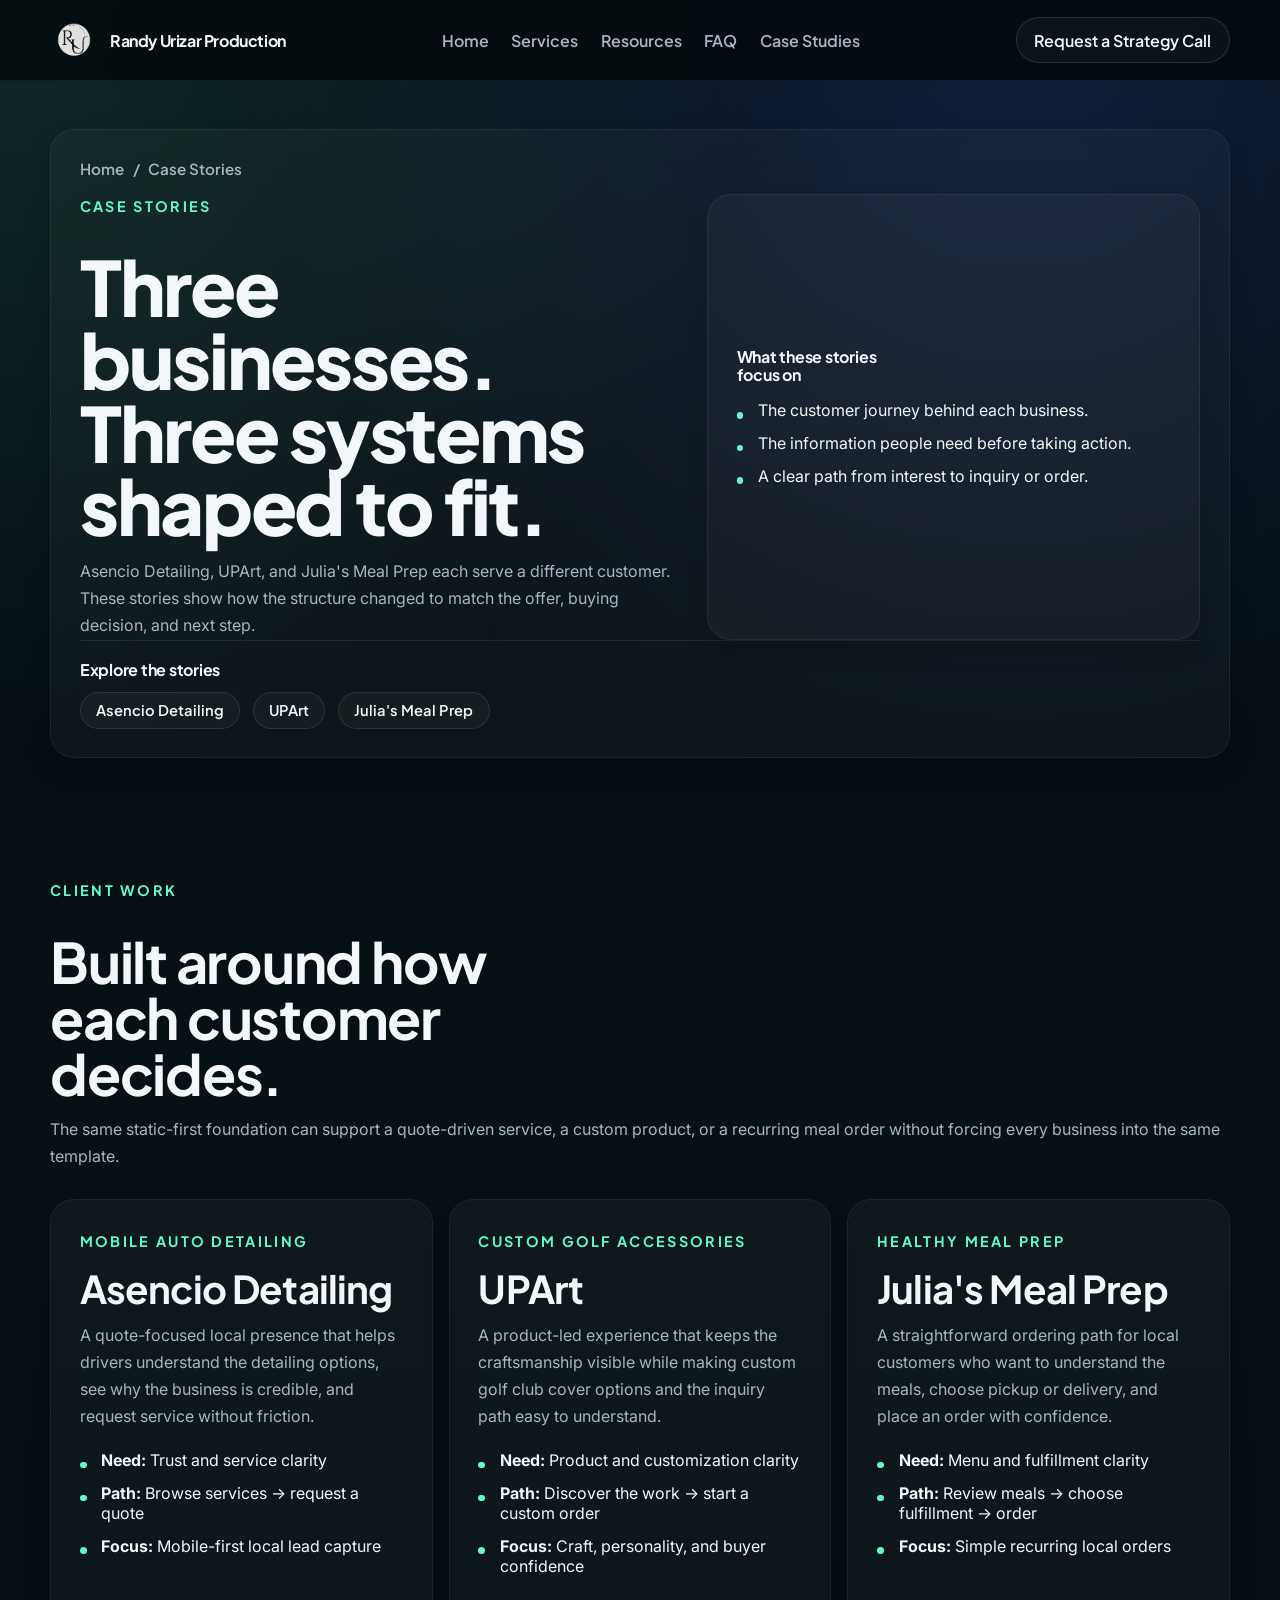
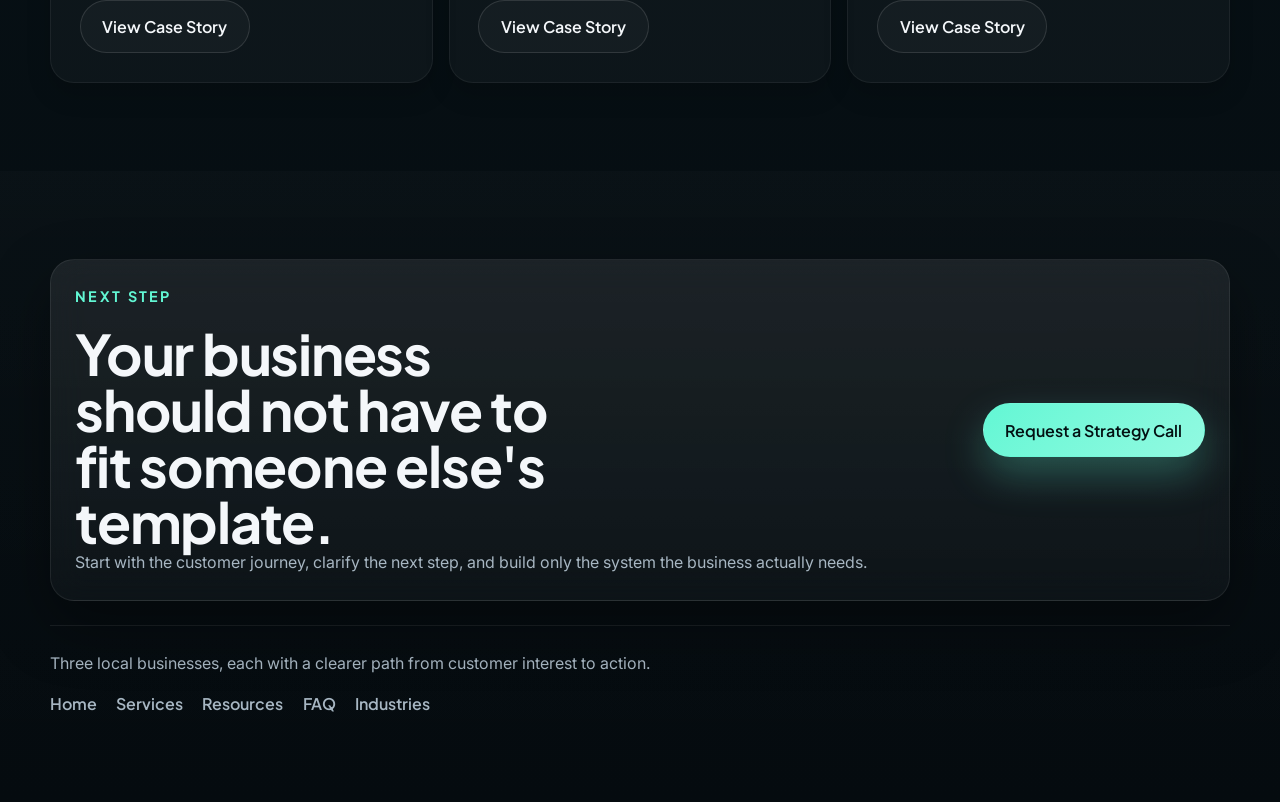
==== commit c8fed53a: "the real deal" ====
--- a/case-studies/index.html
+++ b/case-studies/index.html
@@ -3,43 +3,25 @@
   <head>
     <meta charset="UTF-8" />
     <meta name="viewport" content="width=device-width, initial-scale=1.0" />
-    <title>Case Studies for Local Business Growth Systems | Randy Urizar Production</title>
-    <meta
-      name="description"
-      content="See completed and future case studies for local business growth systems, including proof around lead capture, follow-up, positioning clarity, and full-system improvements."
-    />
+    <title>Local Business Case Stories | Randy Urizar Production</title>
+    <meta name="description" content="Explore grounded case stories for Asencio Detailing, UPArt, and Julia's Meal Prep—three Texas businesses with systems shaped around different customer journeys." />
     <meta name="robots" content="index, follow, max-image-preview:large" />
     <link rel="canonical" href="https://randyurizar.com/case-studies/" />
     <meta name="theme-color" content="#071116" />
-    <meta
-      property="og:title"
-      content="Case Studies for Local Business Growth Systems | Randy Urizar Production"
-    />
-    <meta
-      property="og:description"
-      content="See completed and future case studies for local business growth systems, including proof around lead capture, follow-up, positioning clarity, and full-system improvements."
-    />
+    <meta property="og:title" content="Local Business Case Stories | Randy Urizar Production" />
+    <meta property="og:description" content="Explore grounded case stories for Asencio Detailing, UPArt, and Julia's Meal Prep." />
     <meta property="og:url" content="https://randyurizar.com/case-studies/" />
     <meta property="og:site_name" content="Randy Urizar Production" />
     <meta property="og:type" content="website" />
     <meta property="og:locale" content="en_US" />
     <meta property="og:image" content="https://randyurizar.com/assets/images/og/randy-urizar-production-home.png" />
     <meta property="og:image:type" content="image/png" />
-    <meta
-      property="og:image:alt"
-      content="Randy Urizar Production social preview for local business growth system case studies"
-    />
+    <meta property="og:image:alt" content="Randy Urizar Production local business case stories" />
     <meta property="og:image:width" content="1200" />
     <meta property="og:image:height" content="630" />
     <meta name="twitter:card" content="summary_large_image" />
-    <meta
-      name="twitter:title"
-      content="Case Studies for Local Business Growth Systems | Randy Urizar Production"
-    />
-    <meta
-      name="twitter:description"
-      content="See completed and future case studies for local business growth systems, including proof around lead capture, follow-up, positioning clarity, and full-system improvements."
-    />
+    <meta name="twitter:title" content="Local Business Case Stories | Randy Urizar Production" />
+    <meta name="twitter:description" content="Explore grounded case stories for Asencio Detailing, UPArt, and Julia's Meal Prep." />
     <meta name="twitter:image" content="https://randyurizar.com/assets/images/og/randy-urizar-production-home.png" />
     <link rel="icon" type="image/png" sizes="32x32" href="/assets/icons/favicon-32x32.png?v=rn-20260529" />
     <link rel="icon" type="image/png" sizes="16x16" href="/assets/icons/favicon-16x16.png?v=rn-20260529" />
@@ -47,10 +29,7 @@
     <link rel="apple-touch-icon" sizes="180x180" href="/assets/icons/apple-touch-icon.png?v=rn-20260529" />
     <link rel="preconnect" href="https://fonts.googleapis.com" />
     <link rel="preconnect" href="https://fonts.gstatic.com" crossorigin />
-    <link
-      href="https://fonts.googleapis.com/css2?family=Inter:wght@400;500;600;700&family=Plus+Jakarta+Sans:wght@500;600;700;800&display=swap"
-      rel="stylesheet"
-    />
+    <link href="https://fonts.googleapis.com/css2?family=Inter:wght@400;500;600;700&family=Plus+Jakarta+Sans:wght@500;600;700;800&display=swap" rel="stylesheet" />
     <link rel="stylesheet" href="/styles.css" />
   </head>
   <body class="secondary-page" id="pageTop">
@@ -59,14 +38,9 @@
       <header class="site-header is-scrolled">
         <div class="container nav-wrap">
           <a class="brand-mark" href="/" aria-label="Go to homepage">
-            <img
-              src="/assets/icons/randy-urizar-logo.png"
-              alt="Randy Urizar logo"
-              class="brand-logo"
-            />
+            <img src="/assets/icons/randy-urizar-logo.png" alt="Randy Urizar logo" class="brand-logo" />
             <span>Randy Urizar Production</span>
           </a>
-
           <nav class="nav-links" aria-label="Primary navigation">
             <a href="/">Home</a>
             <a href="/services/">Services</a>
@@ -74,7 +48,6 @@
             <a href="/faq/">FAQ</a>
             <a href="/case-studies/">Case Studies</a>
           </nav>
-
           <a class="button button-small" href="/#contact">Request a Strategy Call</a>
         </div>
       </header>
@@ -82,39 +55,31 @@
       <main id="mainContent" tabindex="-1">
         <section class="content-page-hero">
           <div class="container">
-            <div class="content-page-intro glass-card">
+            <div class="content-page-intro case-stories-hero glass-card">
               <div class="page-breadcrumbs" aria-label="Breadcrumb">
-                <a href="/">Home</a>
-                <span>/</span>
-                <span>Case Studies</span>
+                <a href="/">Home</a><span>/</span><span>Case Stories</span>
               </div>
-
               <div class="content-page-header">
                 <div class="content-page-copy">
-                  <p class="eyebrow">Proof hub</p>
-                  <h1>Case studies for local business growth systems.</h1>
-                  <p class="page-summary">
-                    This hub gives the site a dedicated proof path. Completed and future case studies show how positioning, lead capture, follow-up, and workflow improvements work together without making the brand sound like a generic agency.
-                  </p>
+                  <p class="eyebrow">Case stories</p>
+                  <h1>Three businesses. Three systems shaped to fit.</h1>
+                  <p class="page-summary">Asencio Detailing, UPArt, and Julia's Meal Prep each serve a different customer. These stories show how the structure changed to match the offer, buying decision, and next step.</p>
                 </div>
-
                 <aside class="note-card">
-                  <h2 class="anchor-nav-title">What a good case study proves</h2>
+                  <h2 class="anchor-nav-title">What these stories focus on</h2>
                   <ul class="summary-list">
-                    <li>The business problem was understood before the build started.</li>
-                    <li>The website or system became clearer, more useful, or easier to run.</li>
-                    <li>The change supported trust, speed, or better follow-up in the real workflow.</li>
+                    <li>The customer journey behind each business.</li>
+                    <li>The information people need before taking action.</li>
+                    <li>A clear path from interest to inquiry or order.</li>
                   </ul>
                 </aside>
               </div>
-
               <nav class="anchor-nav" aria-labelledby="caseStudyJumpTitle">
-                <p class="anchor-nav-title" id="caseStudyJumpTitle">Jump to proof</p>
+                <p class="anchor-nav-title" id="caseStudyJumpTitle">Explore the stories</p>
                 <ul class="anchor-nav-list">
                   <li><a class="context-link-chip" href="#asencio-detailing">Asencio Detailing</a></li>
-                  <li><a class="context-link-chip" href="#lead-capture-results">Lead capture results</a></li>
-                  <li><a class="context-link-chip" href="#follow-up-results">Follow-up results</a></li>
-                  <li><a class="context-link-chip" href="#system-results">Full system results</a></li>
+                  <li><a class="context-link-chip" href="#upart">UPArt</a></li>
+                  <li><a class="context-link-chip" href="#julias-meal-prep">Julia's Meal Prep</a></li>
                 </ul>
               </nav>
             </div>
@@ -124,117 +89,43 @@
         <section class="section">
           <div class="container">
             <div class="page-section-intro">
-              <p class="eyebrow">Completed client project</p>
-              <h2>First live proof from the client system.</h2>
-              <p>
-                Asencio Detailing shows the Client &rarr; Live System framework applied to a real local service business, from discovery through deployment and handoff.
-              </p>
+              <p class="eyebrow">Client work</p>
+              <h2>Built around how each customer decides.</h2>
+              <p>The same static-first foundation can support a quote-driven service, a custom product, or a recurring meal order without forcing every business into the same template.</p>
             </div>
-
-            <div class="hub-grid">
-              <article class="path-card" id="asencio-detailing">
+            <div class="case-story-grid">
+              <article class="path-card case-story-card" id="asencio-detailing">
                 <p class="mini-label">Mobile Auto Detailing</p>
                 <h2>Asencio Detailing</h2>
-                <p>
-                  <strong>Client challenge:</strong> The client needed a professional online presence that could clearly communicate services, build trust with local customers, and generate quote requests without relying solely on word-of-mouth referrals.
-                </p>
-                <p>
-                  <strong>Solution summary:</strong> Built and deployed a conversion-focused website using the Client &rarr; Live System, combining brand positioning, service presentation, lead capture, mobile optimization, and local business credibility.
-                </p>
-                <ul class="path-list" aria-label="Key features delivered">
-                  <li>Professional website design</li>
-                  <li>Lead capture quote form</li>
-                  <li>Mobile-first experience</li>
-                  <li>Service and pricing presentation</li>
-                  <li>Local SEO foundation</li>
-                  <li>Customer review integration</li>
-                  <li>Appointment request workflow</li>
-                  <li>Promotional offer implementation</li>
+                <p>A quote-focused local presence that helps drivers understand the detailing options, see why the business is credible, and request service without friction.</p>
+                <ul class="path-list" aria-label="Asencio Detailing story highlights">
+                  <li><strong>Need:</strong> Trust and service clarity</li>
+                  <li><strong>Path:</strong> Browse services &rarr; request a quote</li>
+                  <li><strong>Focus:</strong> Mobile-first local lead capture</li>
                 </ul>
-                <p>
-                  <strong>Outcome:</strong> Successfully delivered and deployed a complete client website, validating the Client &rarr; Live System framework from discovery through handoff.
-                </p>
-                <div class="context-link-row">
-                  <a class="button button-secondary" href="/case-studies/asencio-detailing/">View Case Study</a>
-                </div>
+                <div class="case-story-action"><a class="button button-secondary" href="/case-studies/asencio-detailing/">View Case Story</a></div>
               </article>
-            </div>
-          </div>
-        </section>
-
-        <section class="section section-soft">
-          <div class="container">
-            <div class="page-section-intro">
-              <p class="eyebrow">Proof themes</p>
-              <h2>How future case studies should support the sales path.</h2>
-              <p>
-                The next proof pieces can keep connecting real workflow problems to clear website structure, lead capture, follow-up, and practical business outcomes.
-              </p>
-            </div>
-
-            <div class="hub-grid">
-              <article class="path-card" id="lead-capture-results">
-                <p class="mini-label">Lead capture proof</p>
-                <h2>Before and after the inquiry path becomes clearer.</h2>
-                <p>
-                  Future case studies in this theme should show what changed in the page structure, what the old friction looked like, and how the new path made contacting the business easier.
-                </p>
-                <ul class="path-list">
-                  <li>Best linked from lead capture pages, educational articles, and lead magnet pages.</li>
-                  <li>Should show real clarity improvements, not inflated performance claims.</li>
+              <article class="path-card case-story-card" id="upart">
+                <p class="mini-label">Custom Golf Accessories</p>
+                <h2>UPArt</h2>
+                <p>A product-led experience that keeps the craftsmanship visible while making custom golf club cover options and the inquiry path easy to understand.</p>
+                <ul class="path-list" aria-label="UPArt story highlights">
+                  <li><strong>Need:</strong> Product and customization clarity</li>
+                  <li><strong>Path:</strong> Discover the work &rarr; start a custom order</li>
+                  <li><strong>Focus:</strong> Craft, personality, and buyer confidence</li>
                 </ul>
-                <div class="hub-link-list">
-                  <a href="/services/#lead-capture-systems">Related service</a>
-                  <a href="/resources/#lead-magnets">Related content path</a>
-                </div>
+                <div class="case-story-action"><a class="button button-secondary" href="/case-studies/upart/">View Case Story</a></div>
               </article>
-
-              <article class="path-card" id="follow-up-results">
-                <p class="mini-label">Follow-up proof</p>
-                <h2>How faster response and clearer tracking change the workflow.</h2>
-                <p>
-                  These studies should explain how notifications, CRM cleanup, or better handoff steps reduced lag and made the business feel more organized.
-                </p>
-                <ul class="path-list">
-                  <li>Best linked from notification and CRM pages.</li>
-                  <li>Should focus on practical improvements in response and organization.</li>
+              <article class="path-card case-story-card" id="julias-meal-prep">
+                <p class="mini-label">Healthy Meal Prep</p>
+                <h2>Julia's Meal Prep</h2>
+                <p>A straightforward ordering path for local customers who want to understand the meals, choose pickup or delivery, and place an order with confidence.</p>
+                <ul class="path-list" aria-label="Julia's Meal Prep story highlights">
+                  <li><strong>Need:</strong> Menu and fulfillment clarity</li>
+                  <li><strong>Path:</strong> Review meals &rarr; choose fulfillment &rarr; order</li>
+                  <li><strong>Focus:</strong> Simple recurring local orders</li>
                 </ul>
-                <div class="hub-link-list">
-                  <a href="/services/#sms-notification-systems">SMS notifications</a>
-                  <a href="/services/#crm-setup">CRM setup</a>
-                </div>
-              </article>
-
-              <article class="path-card" id="system-results">
-                <p class="mini-label">Full system proof</p>
-                <h2>What happens when the website, lead flow, and follow-up finally connect.</h2>
-                <p>
-                  This is where the strongest proof will live. Full-system case studies can connect service structure, resource content, local targeting, and operational cleanup into one narrative.
-                </p>
-                <ul class="path-list">
-                  <li>Best linked from the homepage, the main system service, and industry pages.</li>
-                  <li>Should highlight calm implementation and workflow fit, not just technical tasks.</li>
-                </ul>
-                <div class="hub-link-list">
-                  <a href="/services/#tailor-made-business-systems">Related service</a>
-                  <a href="/industries/">Industry hub</a>
-                  <a href="/texas/">Texas hub</a>
-                </div>
-              </article>
-
-              <article class="path-card">
-                <p class="mini-label">Suggested structure</p>
-                <h2>How each future case study should be written.</h2>
-                <ul class="path-list">
-                  <li>Start with the business context and the workflow problem.</li>
-                  <li>Explain what was clarified, simplified, or connected.</li>
-                  <li>Show the outcome in plain language.</li>
-                  <li>Link to one related service, one FAQ, and one resource page.</li>
-                </ul>
-                <div class="hub-link-list">
-                  <a href="/faq/">FAQ hub</a>
-                  <a href="/resources/">Resource hub</a>
-                </div>
+                <div class="case-story-action"><a class="button button-secondary" href="/case-studies/julias-meal-prep/">View Case Story</a></div>
               </article>
             </div>
           </div>
@@ -245,22 +136,15 @@
             <div class="page-cta-band glass-card">
               <div>
                 <p class="eyebrow">Next step</p>
-                <h2>Proof works best when the system was built around the real workflow.</h2>
-                <p>
-                  Strong case studies come from thoughtful implementation, not from inflated agency-style claims. That fits the long-term authority the site is building.
-                </p>
+                <h2>Your business should not have to fit someone else's template.</h2>
+                <p>Start with the customer journey, clarify the next step, and build only the system the business actually needs.</p>
               </div>
               <a class="button button-primary" href="/#contact">Request a Strategy Call</a>
             </div>
-
             <div class="simple-footer">
-              <p class="simple-footer-copy">Case studies strengthen authority by showing how clearer systems help real local businesses.</p>
+              <p class="simple-footer-copy">Three local businesses, each with a clearer path from customer interest to action.</p>
               <nav class="simple-footer-nav" aria-label="Secondary navigation">
-                <a href="/">Home</a>
-                <a href="/services/">Services</a>
-                <a href="/resources/">Resources</a>
-                <a href="/faq/">FAQ</a>
-                <a href="/industries/">Industries</a>
+                <a href="/">Home</a><a href="/services/">Services</a><a href="/resources/">Resources</a><a href="/faq/">FAQ</a><a href="/industries/">Industries</a>
               </nav>
             </div>
           </div>
--- a/styles.css
+++ b/styles.css
@@ -9,6 +9,11 @@
   --accent: #62f7d4;
   --accent-strong: #22d3b6;
   --shadow: 0 24px 60px rgba(0, 0, 0, 0.38);
+  --hover-shadow: 0 24px 50px rgba(0, 0, 0, 0.26);
+  --hover-border: color-mix(in srgb, var(--accent) 34%, rgba(255, 255, 255, 0.16));
+  --hover-surface: color-mix(in srgb, var(--accent) 7%, rgba(255, 255, 255, 0.04));
+  --hover-lift: translateY(-4px);
+  --hover-lift-small: translateY(-2px);
   --radius: 24px;
   --radius-sm: 16px;
   --max-width: 1180px;
@@ -130,6 +135,11 @@
   backdrop-filter: blur(18px);
   border: 1px solid var(--surface-border);
   box-shadow: var(--shadow);
+  transition:
+    transform var(--transition),
+    box-shadow var(--transition),
+    border-color var(--transition),
+    background-color var(--transition);
 }
 
 .site-header {
@@ -202,6 +212,7 @@
 }
 
 .button {
+  position: relative;
   display: inline-flex;
   align-items: center;
   justify-content: center;
@@ -212,6 +223,8 @@
   border: 1px solid transparent;
   font-family: var(--font-heading);
   font-weight: var(--weight-ui);
+  overflow: hidden;
+  isolation: isolate;
   transition:
     transform 0.35s ease,
     box-shadow 0.35s ease,
@@ -219,9 +232,28 @@
     background-color 0.35s ease;
 }
 
+.button::after {
+  content: "";
+  position: absolute;
+  inset: 0;
+  background: linear-gradient(110deg, transparent 0%, rgba(255, 255, 255, 0.16) 48%, transparent 62%);
+  opacity: 0;
+  transform: translateX(-72%);
+  transition:
+    opacity 0.25s ease,
+    transform 0.45s ease;
+  pointer-events: none;
+}
+
 .button:hover,
 .button:focus-visible {
-  transform: translateY(-2px) scale(1.02);
+  transform: var(--hover-lift-small) scale(1.02);
+}
+
+.button:hover::after,
+.button:focus-visible::after {
+  opacity: 1;
+  transform: translateX(72%);
 }
 
 .button-primary {
@@ -230,6 +262,11 @@
   box-shadow: 0 18px 40px color-mix(in srgb, var(--accent) 28%, transparent);
 }
 
+.button-primary:hover,
+.button-primary:focus-visible {
+  box-shadow: 0 22px 48px color-mix(in srgb, var(--accent) 34%, transparent);
+}
+
 .button-secondary,
 .button-small {
   border-color: rgba(255, 255, 255, 0.12);
@@ -237,6 +274,15 @@
   color: var(--text);
 }
 
+.button-secondary:hover,
+.button-secondary:focus-visible,
+.button-small:hover,
+.button-small:focus-visible {
+  border-color: var(--hover-border);
+  background: var(--hover-surface);
+  box-shadow: 0 14px 30px rgba(0, 0, 0, 0.2);
+}
+
 .button-full {
   width: 100%;
 }
@@ -249,27 +295,34 @@
 .hero-section {
   position: relative;
   padding: 4.5rem 0 4rem;
+  overflow: hidden;
 }
 
 .hero-backdrop {
   position: absolute;
-  inset: 0;
+  inset: -8%;
   background:
     radial-gradient(circle at 18% 20%, color-mix(in srgb, var(--accent) 25%, transparent), transparent 28%),
     radial-gradient(circle at 82% 18%, rgba(80, 103, 255, 0.2), transparent 24%);
   opacity: 0.9;
-  animation: drift 14s ease-in-out infinite alternate;
+  transform: translate3d(0, 0, 0) scale(1.02);
+  transform-origin: 50% 45%;
+  animation: heroAmbientBreath 34s ease-in-out infinite alternate;
   pointer-events: none;
-}
-
-@keyframes drift {
-  from {
-    transform: translate3d(0, 0, 0) scale(1);
-  }
-
-  to {
-    transform: translate3d(0, -1.5%, 0) scale(1.03);
-  }
+  will-change: transform, opacity;
+}
+
+.hero-backdrop::before {
+  content: "";
+  position: absolute;
+  inset: 0;
+  background:
+    linear-gradient(120deg, transparent 18%, rgba(255, 255, 255, 0.045), transparent 58%),
+    radial-gradient(ellipse at 52% 48%, rgba(255, 255, 255, 0.055), transparent 42%);
+  opacity: 0.48;
+  transform: translate3d(-2%, 1%, 0) rotate(-2deg);
+  animation: heroAmbientFlow 46s ease-in-out infinite alternate;
+  pointer-events: none;
 }
 
 .hero-grid,
@@ -361,6 +414,7 @@
 }
 
 .context-link-chip {
+  position: relative;
   display: inline-flex;
   align-items: center;
   justify-content: center;
@@ -373,19 +427,41 @@
   font-family: var(--font-heading);
   font-size: 0.92rem;
   font-weight: var(--weight-ui);
+  overflow: hidden;
   transition:
     transform var(--transition),
     border-color var(--transition),
     background-color var(--transition),
+    box-shadow var(--transition),
     color var(--transition);
+}
+
+.context-link-chip::after {
+  content: "";
+  position: absolute;
+  inset: 0;
+  background: linear-gradient(110deg, transparent 0%, rgba(255, 255, 255, 0.12) 48%, transparent 62%);
+  opacity: 0;
+  transform: translateX(-70%);
+  transition:
+    opacity 0.25s ease,
+    transform 0.45s ease;
+  pointer-events: none;
 }
 
 .context-link-chip:hover,
 .context-link-chip:focus-visible {
-  transform: translateY(-2px);
-  border-color: rgba(255, 255, 255, 0.16);
-  background: rgba(255, 255, 255, 0.06);
-  color: var(--accent);
+  transform: var(--hover-lift-small);
+  border-color: var(--hover-border);
+  background: var(--hover-surface);
+  box-shadow: 0 10px 22px rgba(0, 0, 0, 0.18);
+  color: var(--text);
+}
+
+.context-link-chip:hover::after,
+.context-link-chip:focus-visible::after {
+  opacity: 1;
+  transform: translateX(70%);
 }
 
 .hero-points {
@@ -419,6 +495,7 @@
 .hero-card,
 .services-summary,
 .preview-card,
+.proof-empty-card,
 .cta-band,
 .contact-form,
 .contact-methods,
@@ -429,9 +506,97 @@
 .hero-card,
 .services-summary,
 .preview-card,
+.proof-empty-card,
 .contact-form,
 .fit-panel {
   padding: 1.4rem;
+}
+
+.hero-coming-soon {
+  position: relative;
+  margin: 0;
+  overflow: hidden;
+  border-radius: var(--radius);
+  isolation: isolate;
+}
+
+.hero-coming-soon img {
+  position: relative;
+  z-index: 1;
+  display: block;
+  width: 100%;
+  height: auto;
+  transform: translate3d(0, 0, 0) scale(1.01);
+  animation: heroPreviewDrift 28s ease-in-out infinite alternate;
+  will-change: transform;
+}
+
+.hero-coming-soon::after {
+  content: "";
+  position: absolute;
+  inset: -18%;
+  z-index: 2;
+  background: linear-gradient(118deg, transparent 26%, rgba(255, 255, 255, 0.08) 48%, transparent 68%);
+  opacity: 0.2;
+  transform: translate3d(-10%, 6%, 0) rotate(2deg);
+  animation: heroPreviewSheen 36s ease-in-out infinite alternate;
+  pointer-events: none;
+}
+
+@keyframes heroAmbientBreath {
+  0% {
+    opacity: 0.78;
+    transform: translate3d(-0.6%, 0.4%, 0) scale(1.02) rotate(-0.4deg);
+  }
+
+  46% {
+    opacity: 0.92;
+    transform: translate3d(0.8%, -0.7%, 0) scale(1.045) rotate(0.35deg);
+  }
+
+  100% {
+    opacity: 0.84;
+    transform: translate3d(-0.2%, -1%, 0) scale(1.035) rotate(-0.2deg);
+  }
+}
+
+@keyframes heroAmbientFlow {
+  0% {
+    opacity: 0.34;
+    transform: translate3d(-2%, 1%, 0) rotate(-2deg) scale(1);
+  }
+
+  52% {
+    opacity: 0.5;
+    transform: translate3d(2%, -1.5%, 0) rotate(1.2deg) scale(1.04);
+  }
+
+  100% {
+    opacity: 0.4;
+    transform: translate3d(0.4%, 1.8%, 0) rotate(-0.8deg) scale(1.025);
+  }
+}
+
+@keyframes heroPreviewDrift {
+  0% {
+    transform: translate3d(-0.4%, 0.25%, 0) scale(1.01);
+  }
+
+  100% {
+    transform: translate3d(0.55%, -0.45%, 0) scale(1.025);
+  }
+}
+
+@keyframes heroPreviewSheen {
+  0% {
+    opacity: 0.12;
+    transform: translate3d(-10%, 6%, 0) rotate(2deg);
+  }
+
+  100% {
+    opacity: 0.24;
+    transform: translate3d(8%, -5%, 0) rotate(-1deg);
+  }
 }
 
 .panel-status,
@@ -457,6 +622,12 @@
   font-weight: var(--weight-ui);
 }
 
+.hero-card .status-pill {
+  background: color-mix(in srgb, var(--accent) 18%, rgba(255, 255, 255, 0.06));
+  border-color: color-mix(in srgb, var(--accent) 34%, rgba(255, 255, 255, 0.08));
+  box-shadow: 0 0 0 4px rgba(98, 247, 212, 0.055);
+}
+
 .status-copy {
   font-size: 0.95rem;
   color: var(--muted);
@@ -465,9 +636,9 @@
 .hero-system-map {
   position: relative;
   display: grid;
-  gap: 1rem;
+  gap: 1.1rem;
   margin-top: 1.4rem;
-  padding: 1rem;
+  padding: 1.05rem;
   border-radius: var(--radius-sm);
   overflow: hidden;
   background:
@@ -479,9 +650,9 @@
 .hero-system-map::before {
   content: "";
   position: absolute;
-  top: 2.4rem;
-  bottom: 5.8rem;
-  left: 2.15rem;
+  top: 2.45rem;
+  bottom: 6.1rem;
+  left: 2.25rem;
   width: 2px;
   background: linear-gradient(
     180deg,
@@ -495,37 +666,72 @@
   content: "";
   position: absolute;
   top: 2.35rem;
-  left: 1.8rem;
+  left: 1.88rem;
   width: 0.75rem;
   height: 0.75rem;
   border-radius: 999px;
   background: var(--accent);
   box-shadow: 0 0 24px color-mix(in srgb, var(--accent) 65%, transparent);
-  animation: systemPulse 5.5s ease-in-out infinite;
 }
 
 .system-flow {
   position: relative;
   z-index: 1;
   display: grid;
-  gap: 0.75rem;
+  gap: 0.85rem;
 }
 
 .system-flow-item {
+  position: relative;
   display: grid;
   grid-template-columns: auto 1fr;
-  gap: 0.15rem 0.75rem;
+  gap: 0.2rem 0.8rem;
   align-items: center;
-  min-height: 4.1rem;
-  padding: 0.8rem;
+  min-height: 4.35rem;
+  padding: 0.85rem;
   border-radius: 0.9rem;
-  background: rgba(5, 13, 17, 0.55);
-  border: 1px solid rgba(255, 255, 255, 0.07);
+  background: rgba(5, 13, 17, 0.66);
+  border: 1px solid rgba(255, 255, 255, 0.085);
   box-shadow: 0 14px 24px rgba(0, 0, 0, 0.18);
 }
 
+.system-flow-item-business-goals {
+  background: rgba(5, 13, 17, 0.54);
+  border-color: rgba(255, 255, 255, 0.065);
+  box-shadow: 0 10px 18px rgba(0, 0, 0, 0.14);
+}
+
+.system-flow-item-website-structure {
+  background:
+    linear-gradient(135deg, color-mix(in srgb, var(--accent) 12%, rgba(5, 13, 17, 0.68)), rgba(5, 13, 17, 0.76));
+  border-color: color-mix(in srgb, var(--accent) 24%, rgba(255, 255, 255, 0.08));
+  box-shadow:
+    0 0 0 1px rgba(98, 247, 212, 0.04),
+    0 16px 28px rgba(0, 0, 0, 0.2);
+}
+
+.system-flow-item::before {
+  content: "";
+  position: absolute;
+  inset: 0;
+  border-radius: inherit;
+  border-left: 2px solid color-mix(in srgb, var(--accent) 48%, transparent);
+  opacity: 0.54;
+  pointer-events: none;
+}
+
+.system-flow-item-business-goals::before {
+  border-left-color: rgba(255, 255, 255, 0.2);
+  opacity: 0.34;
+}
+
+.system-flow-item-website-structure::before {
+  border-left-color: color-mix(in srgb, var(--accent) 68%, transparent);
+  opacity: 0.78;
+}
+
 .system-flow-marker {
-  grid-row: span 2;
+  grid-row: span 3;
   display: inline-flex;
   align-items: center;
   justify-content: center;
@@ -538,27 +744,87 @@
   font-family: var(--font-heading);
   font-size: 0.72rem;
   font-weight: var(--weight-ui-strong);
+  box-shadow: 0 0 0 4px rgba(98, 247, 212, 0.08);
+}
+
+.system-flow-item-business-goals .system-flow-marker {
+  background: rgba(255, 255, 255, 0.055);
+  border-color: rgba(255, 255, 255, 0.13);
+  color: var(--muted);
+  box-shadow: none;
+}
+
+.system-flow-item-website-structure .system-flow-marker {
+  background: color-mix(in srgb, var(--accent) 28%, rgba(255, 255, 255, 0.04));
+  border-color: color-mix(in srgb, var(--accent) 46%, rgba(255, 255, 255, 0.08));
+}
+
+.system-flow-phase {
+  grid-column: 2;
+  min-width: 0;
+  color: var(--accent);
+  font-family: var(--font-heading);
+  font-size: 0.68rem;
+  font-weight: var(--weight-ui-strong);
+  letter-spacing: 0.12em;
+  line-height: 1;
+  text-transform: uppercase;
+}
+
+.system-flow-item-business-goals .system-flow-phase {
+  color: rgba(255, 255, 255, 0.56);
+}
+
+.system-flow-item-website-structure .system-flow-phase,
+.system-flow-item-website-structure strong {
+  color: var(--accent);
 }
 
 .system-flow-item strong {
-  color: var(--text);
-  font-family: var(--font-heading);
-  font-size: 0.98rem;
+  grid-column: 2;
+  min-width: 0;
+  color: var(--text);
+  font-family: var(--font-heading);
+  font-size: 1rem;
   font-weight: var(--weight-ui-strong);
+  overflow-wrap: anywhere;
+}
+
+.system-flow-item-business-goals strong {
+  color: rgba(255, 255, 255, 0.82);
 }
 
 .system-flow-item span:last-child {
+  grid-column: 2;
+  min-width: 0;
   color: var(--muted);
   font-size: 0.88rem;
   line-height: 1.45;
+  overflow-wrap: anywhere;
 }
 
 .system-metrics {
   position: relative;
   z-index: 1;
+  order: -1;
   display: grid;
   grid-template-columns: repeat(3, minmax(0, 1fr));
   gap: 0.65rem;
+  padding: 0.85rem;
+  border-radius: 0.9rem;
+  background: rgba(98, 247, 212, 0.055);
+  border: 1px solid color-mix(in srgb, var(--accent) 18%, rgba(255, 255, 255, 0.08));
+}
+
+.system-metrics-label {
+  grid-column: 1 / -1;
+  color: var(--text);
+  font-family: var(--font-heading);
+  font-size: 0.78rem;
+  font-weight: var(--weight-ui-strong);
+  letter-spacing: 0.12em;
+  line-height: 1;
+  text-transform: uppercase;
 }
 
 .system-metric {
@@ -567,8 +833,8 @@
   min-width: 0;
   padding: 0.75rem;
   border-radius: 0.9rem;
-  background: rgba(255, 255, 255, 0.045);
-  border: 1px solid rgba(255, 255, 255, 0.07);
+  background: rgba(5, 13, 17, 0.52);
+  border: 1px solid color-mix(in srgb, var(--accent) 13%, rgba(255, 255, 255, 0.07));
 }
 
 .system-metric strong {
@@ -576,29 +842,14 @@
   font-family: var(--font-heading);
   font-size: 1rem;
   font-weight: var(--weight-ui-strong);
+  overflow-wrap: anywhere;
 }
 
 .system-metric span {
   color: var(--muted);
   font-size: 0.78rem;
   line-height: 1.35;
-}
-
-@keyframes systemPulse {
-  0%,
-  100% {
-    transform: translateY(0);
-    opacity: 0;
-  }
-
-  12%,
-  82% {
-    opacity: 1;
-  }
-
-  50% {
-    transform: translateY(13.2rem);
-  }
+  overflow-wrap: anywhere;
 }
 
 .workflow-list,
@@ -607,7 +858,7 @@
 .services-grid,
 .steps-grid,
 .positioning-grid,
-.testimonials-grid {
+.proof-grid {
   display: grid;
   gap: 1rem;
 }
@@ -621,6 +872,26 @@
 .hero-card .workflow-list {
   gap: 0.75rem;
   margin-top: 1rem;
+}
+
+.hero-card .workflow-item-active {
+  background:
+    linear-gradient(135deg, color-mix(in srgb, var(--accent) 12%, transparent), rgba(255, 255, 255, 0.035));
+  border-color: color-mix(in srgb, var(--accent) 28%, rgba(255, 255, 255, 0.08));
+  box-shadow:
+    0 0 0 1px rgba(98, 247, 212, 0.045),
+    0 18px 32px rgba(0, 0, 0, 0.22);
+}
+
+.hero-card .workflow-item-active .workflow-step {
+  border: 1px solid color-mix(in srgb, var(--accent) 42%, rgba(255, 255, 255, 0.1));
+  box-shadow:
+    0 0 0 5px rgba(98, 247, 212, 0.07),
+    0 12px 22px rgba(0, 0, 0, 0.2);
+}
+
+.hero-card .workflow-item-active h3 {
+  color: var(--accent);
 }
 
 .workflow-item,
@@ -628,7 +899,13 @@
 .service-card,
 .step-card,
 .metric-card,
-.testimonial-card {
+.proof-card,
+.architecture-card,
+.positioning-card,
+.topic-card,
+.path-card,
+.note-card,
+.content-page-intro {
   padding: 1.15rem;
   border-radius: var(--radius-sm);
   background: rgba(255, 255, 255, 0.03);
@@ -636,7 +913,8 @@
   transition:
     transform var(--transition),
     box-shadow var(--transition),
-    border-color var(--transition);
+    border-color var(--transition),
+    background-color var(--transition);
 }
 
 .workflow-item,
@@ -650,13 +928,22 @@
 .workflow-item,
 .step-card,
 .metric-card,
-.testimonial-card,
+.proof-card,
 .services-summary-item,
 .service-card,
-.positioning-card {
+.positioning-card,
+.architecture-card,
+.topic-card,
+.path-card,
+.note-card,
+.content-page-intro {
   box-shadow: 0 12px 24px rgba(0, 0, 0, 0.16);
 }
 
+.hero-coming-soon:hover,
+.hero-coming-soon:focus-within,
+.services-summary:hover,
+.services-summary:focus-within,
 .services-summary-item:hover,
 .services-summary-item:focus-within,
 .service-card:hover,
@@ -664,16 +951,53 @@
 .step-card:hover,
 .step-card:focus-within,
 .metric-card:hover,
-.testimonial-card:hover,
+.proof-card:hover,
+.proof-card:focus-within,
+.architecture-map:hover,
+.architecture-map:focus-within,
+.architecture-card:hover,
+.architecture-card:focus-within,
+.preview-card:hover,
+.preview-card:focus-within,
+.proof-empty-card:hover,
+.proof-empty-card:focus-within,
 .positioning-card:hover,
-.positioning-card:focus-within {
-  transform: translateY(-4px);
-  box-shadow: 0 24px 50px rgba(0, 0, 0, 0.26);
-  border-color: rgba(255, 255, 255, 0.12);
+.positioning-card:focus-within,
+.faq-item:hover,
+.faq-item:focus-within,
+.cta-band:hover,
+.cta-band:focus-within,
+.contact-methods:hover,
+.contact-methods:focus-within,
+.contact-form:hover,
+.fit-panel:hover,
+.fit-panel:focus-within,
+.footer-cta-band:hover,
+.footer-cta-band:focus-within,
+.footer-brand-panel:hover,
+.footer-brand-panel:focus-within,
+.footer-human-panel:hover,
+.footer-human-panel:focus-within,
+.footer-social-panel:hover,
+.footer-social-panel:focus-within,
+.content-page-intro:hover,
+.content-page-intro:focus-within,
+.topic-card:hover,
+.topic-card:focus-within,
+.path-card:hover,
+.path-card:focus-within,
+.note-card:hover,
+.note-card:focus-within,
+.page-cta-band:hover,
+.page-cta-band:focus-within {
+  transform: var(--hover-lift);
+  box-shadow: var(--hover-shadow);
+  border-color: var(--hover-border);
 }
 
 .workflow-step,
 .step-number {
+  position: relative;
   display: inline-flex;
   align-items: center;
   justify-content: center;
@@ -685,6 +1009,18 @@
   font-family: var(--font-heading);
   font-size: 0.9rem;
   font-weight: var(--weight-ui-strong);
+}
+
+.hero-card .workflow-step::after {
+  content: none;
+}
+
+.hero-card .workflow-item:nth-child(2) .workflow-step::after {
+  content: none;
+}
+
+.hero-card .workflow-item:nth-child(3) .workflow-step::after {
+  content: none;
 }
 
 .hero-card .workflow-item {
@@ -837,10 +1173,101 @@
   margin-bottom: 0.35rem;
 }
 
+.services-summary-item {
+  display: grid;
+  gap: 1rem;
+  align-items: center;
+  overflow: hidden;
+}
+
+.services-summary-visual {
+  width: min(100%, 15rem);
+  margin: 0 auto;
+  overflow: hidden;
+  border-radius: calc(var(--radius-sm) - 0.25rem);
+}
+
+.services-summary-visual img {
+  display: block;
+  width: 100%;
+  height: auto;
+}
+
+.services-summary-copy {
+  min-width: 0;
+}
+
+.services-summary-tagline {
+  margin-bottom: 0.45rem;
+  color: var(--accent);
+  font-family: var(--font-heading);
+  font-size: 0.82rem;
+  font-weight: var(--weight-ui);
+  letter-spacing: 0.08em;
+  text-transform: uppercase;
+}
+
 .service-card {
-  display: grid;
+  position: relative;
+  display: grid;
+  gap: 0.95rem;
   align-content: start;
   height: 100%;
+  padding: 1.45rem;
+  overflow: hidden;
+  isolation: isolate;
+}
+
+.service-card > * {
+  position: relative;
+  z-index: 1;
+}
+
+.service-card-motion::before {
+  content: "";
+  position: absolute;
+  inset: -35%;
+  z-index: 0;
+  background:
+    linear-gradient(
+      115deg,
+      transparent 0%,
+      transparent 34%,
+      color-mix(in srgb, var(--accent) 18%, transparent) 45%,
+      transparent 58%,
+      transparent 100%
+    ),
+    repeating-linear-gradient(
+      135deg,
+      rgba(255, 255, 255, 0.035) 0,
+      rgba(255, 255, 255, 0.035) 1px,
+      transparent 1px,
+      transparent 18px
+    );
+  opacity: 0.42;
+  transform: translate3d(-10%, -8%, 0);
+  animation: serviceCardMotion 18s ease-in-out infinite alternate;
+  pointer-events: none;
+}
+
+.service-card-motion::after {
+  content: "";
+  position: absolute;
+  inset: 0;
+  z-index: 0;
+  background: linear-gradient(180deg, rgba(98, 247, 212, 0.07), transparent 42%);
+  opacity: 0.7;
+  pointer-events: none;
+}
+
+@keyframes serviceCardMotion {
+  from {
+    transform: translate3d(-10%, -8%, 0);
+  }
+
+  to {
+    transform: translate3d(10%, 8%, 0);
+  }
 }
 
 .service-card-top {
@@ -897,13 +1324,14 @@
 .service-points li {
   position: relative;
   padding-left: 1.4rem;
+  line-height: 1.45;
 }
 
 .service-related-links {
   display: grid;
-  gap: 0.6rem;
-  margin-top: 1.2rem;
-  padding-top: 1rem;
+  gap: 0.8rem;
+  margin-top: auto;
+  padding-top: 1.25rem;
   border-top: 1px solid rgba(255, 255, 255, 0.08);
 }
 
@@ -912,11 +1340,30 @@
   font-family: var(--font-heading);
   font-size: 0.9rem;
   font-weight: var(--weight-ui);
+}
+
+.service-related-links .context-link-chip {
+  transition:
+    transform 0.25s ease,
+    border-color 0.25s ease,
+    background-color 0.25s ease,
+    box-shadow 0.25s ease,
+    color 0.25s ease;
+}
+
+.service-related-links .context-link-chip:hover,
+.service-related-links .context-link-chip:focus-visible {
+  transform: var(--hover-lift-small);
 }
 
 .solution-list li {
   position: relative;
   padding-left: 1.4rem;
+}
+
+.service-points {
+  display: grid;
+  gap: 0.75rem;
 }
 
 .service-points li::before {
@@ -949,7 +1396,64 @@
 }
 
 .step-card {
-  grid-template-columns: auto 1fr;
+  position: relative;
+  isolation: isolate;
+  grid-template-columns: auto minmax(0, 1fr);
+  overflow: visible;
+  background:
+    linear-gradient(135deg, color-mix(in srgb, var(--accent) 10%, transparent), transparent 42%),
+    rgba(255, 255, 255, 0.03);
+}
+
+.step-card::after {
+  content: "";
+  position: absolute;
+  top: calc(1.15rem + 2.6rem);
+  bottom: -1.15rem;
+  left: calc(1.15rem + 1.3rem);
+  z-index: 0;
+  width: 2px;
+  background: linear-gradient(180deg, color-mix(in srgb, var(--accent) 70%, transparent), transparent);
+  opacity: 0.58;
+  pointer-events: none;
+}
+
+.step-card:last-child::after {
+  display: none;
+}
+
+.step-card > * {
+  position: relative;
+  z-index: 1;
+}
+
+.step-card h3 {
+  margin-top: 0.25rem;
+}
+
+.step-card .step-number {
+  flex-shrink: 0;
+  border: 1px solid color-mix(in srgb, var(--accent) 36%, rgba(255, 255, 255, 0.1));
+  box-shadow:
+    0 0 0 5px rgba(98, 247, 212, 0.06),
+    0 12px 22px rgba(0, 0, 0, 0.2);
+}
+
+.step-card .step-number::after {
+  content: "";
+  position: absolute;
+  inset: 0.55rem;
+  border-radius: inherit;
+  background: color-mix(in srgb, var(--accent) 50%, transparent);
+  opacity: 0.28;
+}
+
+.step-phase {
+  display: inline-flex;
+  color: var(--accent);
+  font-family: var(--font-heading);
+  font-size: 0.8rem;
+  font-weight: var(--weight-ui-strong);
 }
 
 .fit-panel {
@@ -1017,62 +1521,120 @@
   margin-bottom: 0.6rem;
 }
 
-.testimonial-wrap {
-  margin-top: 3rem;
-}
-
-.testimonial-card {
-  display: grid;
+.proof-card {
+  display: grid;
+  align-content: start;
   gap: 1rem;
-}
-
-.testimonial-card blockquote {
-  margin: 0;
-  color: var(--text);
-  font-size: 1.05rem;
-  line-height: 1.7;
-}
-
-.testimonial-meta strong {
-  color: var(--text);
-  display: block;
-}
-
-.testimonial-meta {
-  display: grid;
-  grid-template-columns: auto minmax(0, 1fr);
-  gap: 0.15rem 0.75rem;
-  align-items: center;
-}
-
-.testimonial-meta p {
-  grid-column: 2;
-}
-
-.testimonial-avatar {
-  grid-row: span 2;
+  min-height: 100%;
+}
+
+.proof-card-ready {
+  background:
+    linear-gradient(135deg, color-mix(in srgb, var(--accent) 8%, transparent), transparent 48%),
+    rgba(255, 255, 255, 0.03);
+}
+
+.proof-card-meta {
+  display: grid;
+  gap: 0.55rem;
+}
+
+.proof-card h3 {
+  color: var(--text);
+}
+
+.proof-type,
+.proof-link {
   display: inline-flex;
   align-items: center;
-  justify-content: center;
-  width: 2.4rem;
-  height: 2.4rem;
+  width: fit-content;
+  font-family: var(--font-heading);
+  font-weight: var(--weight-ui);
+}
+
+.proof-type {
+  min-height: 2rem;
+  padding: 0 0.75rem;
   border-radius: 999px;
-  border: 1px solid color-mix(in srgb, var(--accent) 40%, rgba(255, 255, 255, 0.12));
   background: color-mix(in srgb, var(--accent) 14%, rgba(255, 255, 255, 0.04));
-  color: var(--text);
-  font-family: var(--font-heading);
+  border: 1px solid color-mix(in srgb, var(--accent) 36%, rgba(255, 255, 255, 0.08));
+  color: var(--text);
   font-size: 0.82rem;
-  font-weight: var(--weight-ui-strong);
+}
+
+.proof-detail {
+  color: var(--text);
+  font-weight: var(--weight-body-strong);
+}
+
+.proof-link {
+  color: var(--accent);
+  transition: color var(--transition);
+}
+
+.proof-link:hover,
+.proof-link:focus-visible {
+  color: var(--text);
+}
+
+.proof-media,
+.proof-comparison {
+  overflow: hidden;
+  border-radius: var(--radius-sm);
+}
+
+.proof-media {
+  margin: 0;
+  border: 1px solid rgba(255, 255, 255, 0.08);
+  background: rgba(255, 255, 255, 0.03);
+}
+
+.proof-media img {
+  width: 100%;
+  aspect-ratio: 16 / 10;
+  object-fit: cover;
+}
+
+.proof-media figcaption {
+  padding: 0.65rem 0.8rem;
+  color: var(--muted);
+  font-family: var(--font-heading);
+  font-size: 0.82rem;
+  font-weight: var(--weight-ui);
+}
+
+.proof-comparison {
+  display: grid;
+  grid-template-columns: repeat(2, minmax(0, 1fr));
+  gap: 0.65rem;
 }
 
 .faq-grid,
 .faq-list {
   display: grid;
-  gap: 1rem;
+  gap: 1.15rem;
+}
+
+.faq-grid {
+  gap: 1.6rem;
+}
+
+.faq-intro {
+  display: grid;
+  align-content: start;
+  gap: 0.95rem;
+}
+
+.faq-intro .eyebrow {
+  margin-bottom: 0;
 }
 
 .faq-intro p:not(.eyebrow) {
   max-width: 58ch;
+}
+
+.faq-intro .context-link-row {
+  margin-top: 0.35rem;
 }
 
 .faq-item {
@@ -1084,12 +1646,13 @@
 .faq-question {
   position: relative;
   display: block;
-  padding: 1.3rem 3.9rem 1.3rem 1.35rem;
-  color: var(--text);
-  font-family: var(--font-heading);
-  font-size: 1.02rem;
+  padding: 1.35rem 4rem 1.35rem 1.45rem;
+  color: var(--text);
+  font-family: var(--font-heading);
+  font-size: 1.04rem;
   font-weight: var(--weight-ui);
   letter-spacing: -0.015em;
+  line-height: 1.38;
   cursor: pointer;
   list-style: none;
 }
@@ -1108,7 +1671,7 @@
   content: "+";
   position: absolute;
   top: 50%;
-  right: 1.35rem;
+  right: 1.45rem;
   transform: translateY(-50%);
   color: var(--accent);
   font-size: 1.5rem;
@@ -1122,18 +1685,19 @@
 
 .faq-answer {
   display: grid;
-  gap: 0.85rem;
-  padding: 0 1.35rem 1.35rem;
+  gap: 0.9rem;
+  padding: 1rem 1.45rem 1.45rem;
   border-top: 1px solid rgba(255, 255, 255, 0.08);
 }
 
 .faq-answer-text {
   display: grid;
-  gap: 0.85rem;
+  gap: 0.95rem;
 }
 
 .faq-answer p {
-  max-width: 68ch;
+  max-width: 64ch;
+  line-height: 1.78;
 }
 
 .cta-band {
@@ -1567,6 +2131,20 @@
   max-width: 13ch;
 }
 
+.case-stories-hero .content-page-header {
+  align-items: stretch;
+}
+
+.case-stories-hero .content-page-copy h1 {
+  max-width: 17ch;
+  font-size: clamp(2.75rem, 6vw, 4.75rem);
+}
+
+.case-stories-hero .note-card {
+  display: grid;
+  align-content: center;
+}
+
 .page-summary {
   max-width: 64ch;
 }
@@ -1607,9 +2185,25 @@
 .page-section-grid,
 .summary-grid,
 .hub-grid,
-.topic-grid {
+.topic-grid,
+.case-story-grid {
   display: grid;
   gap: 1rem;
+}
+
+.case-story-card {
+  display: flex;
+  flex-direction: column;
+  min-height: 100%;
+}
+
+.case-story-card .path-list {
+  margin-top: 1.25rem;
+}
+
+.case-story-action {
+  margin-top: auto;
+  padding-top: 1.5rem;
 }
 
 .page-section-intro {
@@ -1735,6 +2329,63 @@
   transform: translateY(0);
 }
 
+[data-reveal].is-visible:is(
+  .services-summary,
+  .services-summary-item,
+  .service-card,
+  .step-card,
+  .metric-card,
+  .proof-card,
+  .architecture-map,
+  .architecture-card,
+  .preview-card,
+  .proof-empty-card,
+  .positioning-card,
+  .faq-item,
+  .cta-band,
+  .contact-methods,
+  .contact-form,
+  .fit-panel,
+  .footer-cta-band,
+  .footer-brand-panel,
+  .footer-human-panel,
+  .footer-social-panel,
+  .content-page-intro,
+  .topic-card,
+  .path-card,
+  .note-card,
+  .page-cta-band
+):hover,
+[data-reveal].is-visible:is(
+  .services-summary,
+  .services-summary-item,
+  .service-card,
+  .step-card,
+  .proof-card,
+  .architecture-map,
+  .architecture-card,
+  .preview-card,
+  .proof-empty-card,
+  .positioning-card,
+  .faq-item,
+  .cta-band,
+  .contact-methods,
+  .fit-panel,
+  .footer-cta-band,
+  .footer-brand-panel,
+  .footer-human-panel,
+  .footer-social-panel,
+  .content-page-intro,
+  .topic-card,
+  .path-card,
+  .note-card,
+  .page-cta-band
+):focus-within {
+  transform: var(--hover-lift);
+  box-shadow: var(--hover-shadow);
+  border-color: var(--hover-border);
+}
+
 .services-grid [data-reveal]:nth-child(2),
 .steps-grid [data-reveal]:nth-child(2),
 .architecture-grid [data-reveal]:nth-child(2) {
@@ -1753,19 +2404,48 @@
 }
 
 @media (min-width: 680px) {
+  .services-summary-item {
+    grid-template-columns: minmax(11rem, 0.38fr) minmax(0, 0.62fr);
+    gap: clamp(1.25rem, 3vw, 2.5rem);
+    padding: 1.4rem;
+  }
+
+  .services-summary-item:nth-child(even) {
+    grid-template-columns: minmax(0, 0.62fr) minmax(11rem, 0.38fr);
+  }
+
+  .services-summary-item:nth-child(even) .services-summary-visual {
+    grid-column: 2;
+    grid-row: 1;
+  }
+
+  .services-summary-item:nth-child(even) .services-summary-copy {
+    grid-column: 1;
+    grid-row: 1;
+  }
+
+  .services-summary-visual {
+    width: 100%;
+    max-width: 18rem;
+  }
+
   .hero-actions {
     flex-direction: row;
     flex-wrap: wrap;
   }
 
   .positioning-grid,
-  .testimonials-grid,
+  .proof-grid,
   .architecture-grid {
     grid-template-columns: repeat(2, minmax(0, 1fr));
   }
 
   .steps-grid {
     grid-template-columns: repeat(3, minmax(0, 1fr));
+  }
+
+  .step-card::after {
+    display: none;
   }
 
   .cta-band {
@@ -1776,6 +2456,7 @@
   .faq-grid {
     grid-template-columns: minmax(0, 0.78fr) minmax(0, 1.22fr);
     align-items: start;
+    gap: 2rem;
   }
 
   .content-page-header,
@@ -1801,6 +2482,32 @@
 }
 
 @media (min-width: 900px) {
+  .steps-grid {
+    grid-template-columns: repeat(4, minmax(0, 1fr));
+    gap: 1rem;
+  }
+
+  .step-card {
+    grid-template-columns: 1fr;
+    align-content: start;
+    min-height: 15rem;
+  }
+
+  .step-card::after {
+    display: block;
+    top: calc(1.15rem + 1.3rem);
+    right: auto;
+    bottom: auto;
+    left: 100%;
+    width: 1rem;
+    height: 2px;
+    background: linear-gradient(90deg, color-mix(in srgb, var(--accent) 70%, transparent), transparent);
+  }
+
+  .step-card:last-child::after {
+    display: none;
+  }
+
   .nav-links {
     display: flex;
   }
@@ -1813,10 +2520,10 @@
   }
 
   .hero-system-map::before {
-    top: 2.5rem;
-    right: 2rem;
+    top: 2.75rem;
+    right: 2.15rem;
     bottom: auto;
-    left: 2rem;
+    left: 2.15rem;
     width: auto;
     height: 2px;
     background: linear-gradient(
@@ -1827,26 +2534,71 @@
   }
 
   .hero-system-map::after {
-    top: 2.15rem;
-    left: 2rem;
-    animation-name: systemPulseWide;
+    top: 2.38rem;
+    left: 2.15rem;
   }
 
   .system-flow {
-    grid-template-columns: repeat(5, minmax(0, 1fr));
-    gap: 0.55rem;
+    grid-template-columns: repeat(3, minmax(0, 1fr));
+    gap: 0.8rem 0.7rem;
   }
 
   .system-flow-item {
     grid-template-columns: 1fr;
     align-content: start;
-    min-height: 6.4rem;
+    min-height: 7rem;
     gap: 0.45rem;
-    padding: 0.75rem;
+    padding: 0.85rem;
   }
 
   .system-flow-marker {
     grid-row: auto;
+  }
+
+  .system-flow-phase,
+  .system-flow-item strong,
+  .system-flow-item span:last-child {
+    grid-column: auto;
+  }
+
+  .system-flow-item::before {
+    border-top: 2px solid color-mix(in srgb, var(--accent) 42%, transparent);
+    border-left: 0;
+  }
+
+  .system-flow-item-business-goals::before {
+    border-top-color: rgba(255, 255, 255, 0.2);
+  }
+
+  .system-flow-item-website-structure::before {
+    border-top-color: color-mix(in srgb, var(--accent) 68%, transparent);
+  }
+
+  .system-flow-item::after {
+    content: "";
+    position: absolute;
+    top: 1.6rem;
+    left: calc(100% + 0.15rem);
+    width: 0.45rem;
+    height: 2px;
+    background: color-mix(in srgb, var(--accent) 48%, rgba(255, 255, 255, 0.12));
+    opacity: 0.85;
+  }
+
+  .system-flow-item:nth-child(3)::after {
+    top: calc(100% + 0.18rem);
+    right: 1.6rem;
+    left: auto;
+    width: calc(200% + 1.4rem);
+    height: 0.5rem;
+    border-right: 2px solid color-mix(in srgb, var(--accent) 42%, rgba(255, 255, 255, 0.12));
+    border-bottom: 2px solid color-mix(in srgb, var(--accent) 42%, rgba(255, 255, 255, 0.12));
+    border-radius: 0 0.65rem 0.65rem 0;
+    background: none;
+  }
+
+  .system-flow-item:nth-child(6)::after {
+    display: none;
   }
 
   .hero-card .workflow-list {
@@ -1862,23 +2614,6 @@
     display: none;
   }
 
-  @keyframes systemPulseWide {
-    0%,
-    100% {
-      transform: translateX(0);
-      opacity: 0;
-    }
-
-    12%,
-    82% {
-      opacity: 1;
-    }
-
-    50% {
-      transform: translateX(24.5rem);
-    }
-  }
-
   .trust-grid {
     grid-template-columns: auto 1fr;
     align-items: center;
@@ -1888,6 +2623,10 @@
     grid-template-columns: repeat(4, minmax(0, 1fr));
   }
 
+  .proof-grid {
+    grid-template-columns: repeat(3, minmax(0, 1fr));
+  }
+
   .positioning-grid {
     grid-template-columns: repeat(3, minmax(0, 1fr));
   }
@@ -1897,19 +2636,25 @@
     grid-template-columns: repeat(2, minmax(0, 1fr));
   }
 
+  .case-story-grid {
+    grid-template-columns: repeat(3, minmax(0, 1fr));
+  }
+
   .hero-card,
   .services-summary,
   .preview-card,
+  .proof-empty-card,
   .contact-form {
     padding: 1.8rem;
   }
 
   .faq-question {
     padding: 1.8rem 4.5rem 1.8rem 1.8rem;
+    font-size: 1.08rem;
   }
 
   .faq-answer {
-    padding: 0 1.8rem 1.8rem;
+    padding: 1.1rem 1.8rem 1.8rem;
   }
 
   .content-page-intro,
@@ -1956,7 +2701,47 @@
 @media (min-width: 1200px) {
   .services-grid {
     grid-auto-rows: 1fr;
-    grid-template-columns: repeat(3, minmax(0, 1fr));
+    grid-template-columns: repeat(2, minmax(0, 1fr));
+    gap: 1.5rem;
+  }
+}
+
+@media (max-width: 899px) {
+  .hero-grid {
+    gap: 1rem;
+  }
+
+  .hero-copy {
+    display: contents;
+  }
+
+  .hero-copy .eyebrow {
+    order: 1;
+  }
+
+  .hero-copy h1 {
+    order: 2;
+  }
+
+  .hero-subheadline {
+    order: 3;
+  }
+
+  .hero-actions {
+    order: 4;
+  }
+
+  .hero-panel {
+    order: 5;
+    margin-top: 0.15rem;
+  }
+
+  #heroExploreLinks {
+    order: 6;
+  }
+
+  .hero-points {
+    order: 7;
   }
 }
 
@@ -1978,7 +2763,7 @@
   }
 
   .hero-section {
-    padding-top: 2rem;
+    padding: 1.35rem 0 3rem;
   }
 
   .section {
@@ -1987,7 +2772,149 @@
   }
 
   h1 {
+    font-size: clamp(2.35rem, 10vw, 2.65rem);
+    line-height: 1.02;
     max-width: 12ch;
+  }
+
+  .hero-subheadline {
+    line-height: 1.58;
+  }
+
+  .hero-actions {
+    flex-direction: row;
+    flex-wrap: wrap;
+    gap: 0.7rem;
+    margin-top: 1.25rem;
+  }
+
+  .hero-actions .button {
+    min-width: 0;
+    min-height: 3rem;
+    padding: 0 0.75rem;
+    font-size: 0.86rem;
+    text-align: center;
+    white-space: nowrap;
+  }
+
+  .hero-actions .button-primary {
+    flex: 1.35 1 11rem;
+  }
+
+  .hero-actions .button-secondary {
+    flex: 0.85 1 7rem;
+  }
+
+  .hero-panel {
+    margin-top: 0.15rem;
+  }
+
+  #heroExploreLinks {
+    margin-top: 0.6rem;
+  }
+
+  .hero-points {
+    margin-top: 0.9rem;
+  }
+
+  .hero-card {
+    padding: 1rem;
+    border-radius: 1.15rem;
+  }
+
+  .hero-card .mini-label {
+    margin-bottom: 0.65rem;
+    font-size: 0.76rem;
+    letter-spacing: 0.12em;
+  }
+
+  .hero-card .panel-status {
+    gap: 0.55rem;
+  }
+
+  .hero-card .status-pill {
+    padding: 0.35rem 0.65rem;
+    font-size: 0.78rem;
+  }
+
+  .hero-card .status-copy {
+    font-size: 0.82rem;
+    line-height: 1.45;
+  }
+
+  .hero-system-map {
+    gap: 0.75rem;
+    margin-top: 0.85rem;
+    padding: 0.75rem;
+    border-radius: 0.9rem;
+  }
+
+  .hero-system-map::before,
+  .hero-system-map::after {
+    display: none;
+  }
+
+  .system-flow {
+    grid-template-columns: repeat(2, minmax(0, 1fr));
+    gap: 0.55rem;
+  }
+
+  .system-flow-item {
+    grid-template-columns: 1fr;
+    align-content: start;
+    min-height: 5.2rem;
+    gap: 0.32rem;
+    padding: 0.65rem;
+    border-radius: 0.75rem;
+  }
+
+  .system-flow-marker {
+    grid-row: auto;
+    width: 1.6rem;
+    height: 1.6rem;
+    font-size: 0.62rem;
+    box-shadow: 0 0 0 3px rgba(98, 247, 212, 0.08);
+  }
+
+  .system-flow-phase,
+  .system-flow-item strong,
+  .system-flow-item span:last-child {
+    grid-column: auto;
+  }
+
+  .system-flow-phase {
+    font-size: 0.58rem;
+  }
+
+  .system-flow-item strong {
+    font-size: 0.82rem;
+    line-height: 1.15;
+  }
+
+  .system-flow-item span:last-child {
+    font-size: 0.72rem;
+    line-height: 1.25;
+  }
+
+  .system-metrics {
+    gap: 0.45rem;
+  }
+
+  .system-metric {
+    padding: 0.55rem;
+    border-radius: 0.75rem;
+  }
+
+  .system-metric strong {
+    font-size: 0.85rem;
+  }
+
+  .system-metric span {
+    font-size: 0.68rem;
+  }
+
+  .hero-card .workflow-list {
+    margin-top: 0.85rem;
   }
 
   .panel-status,
